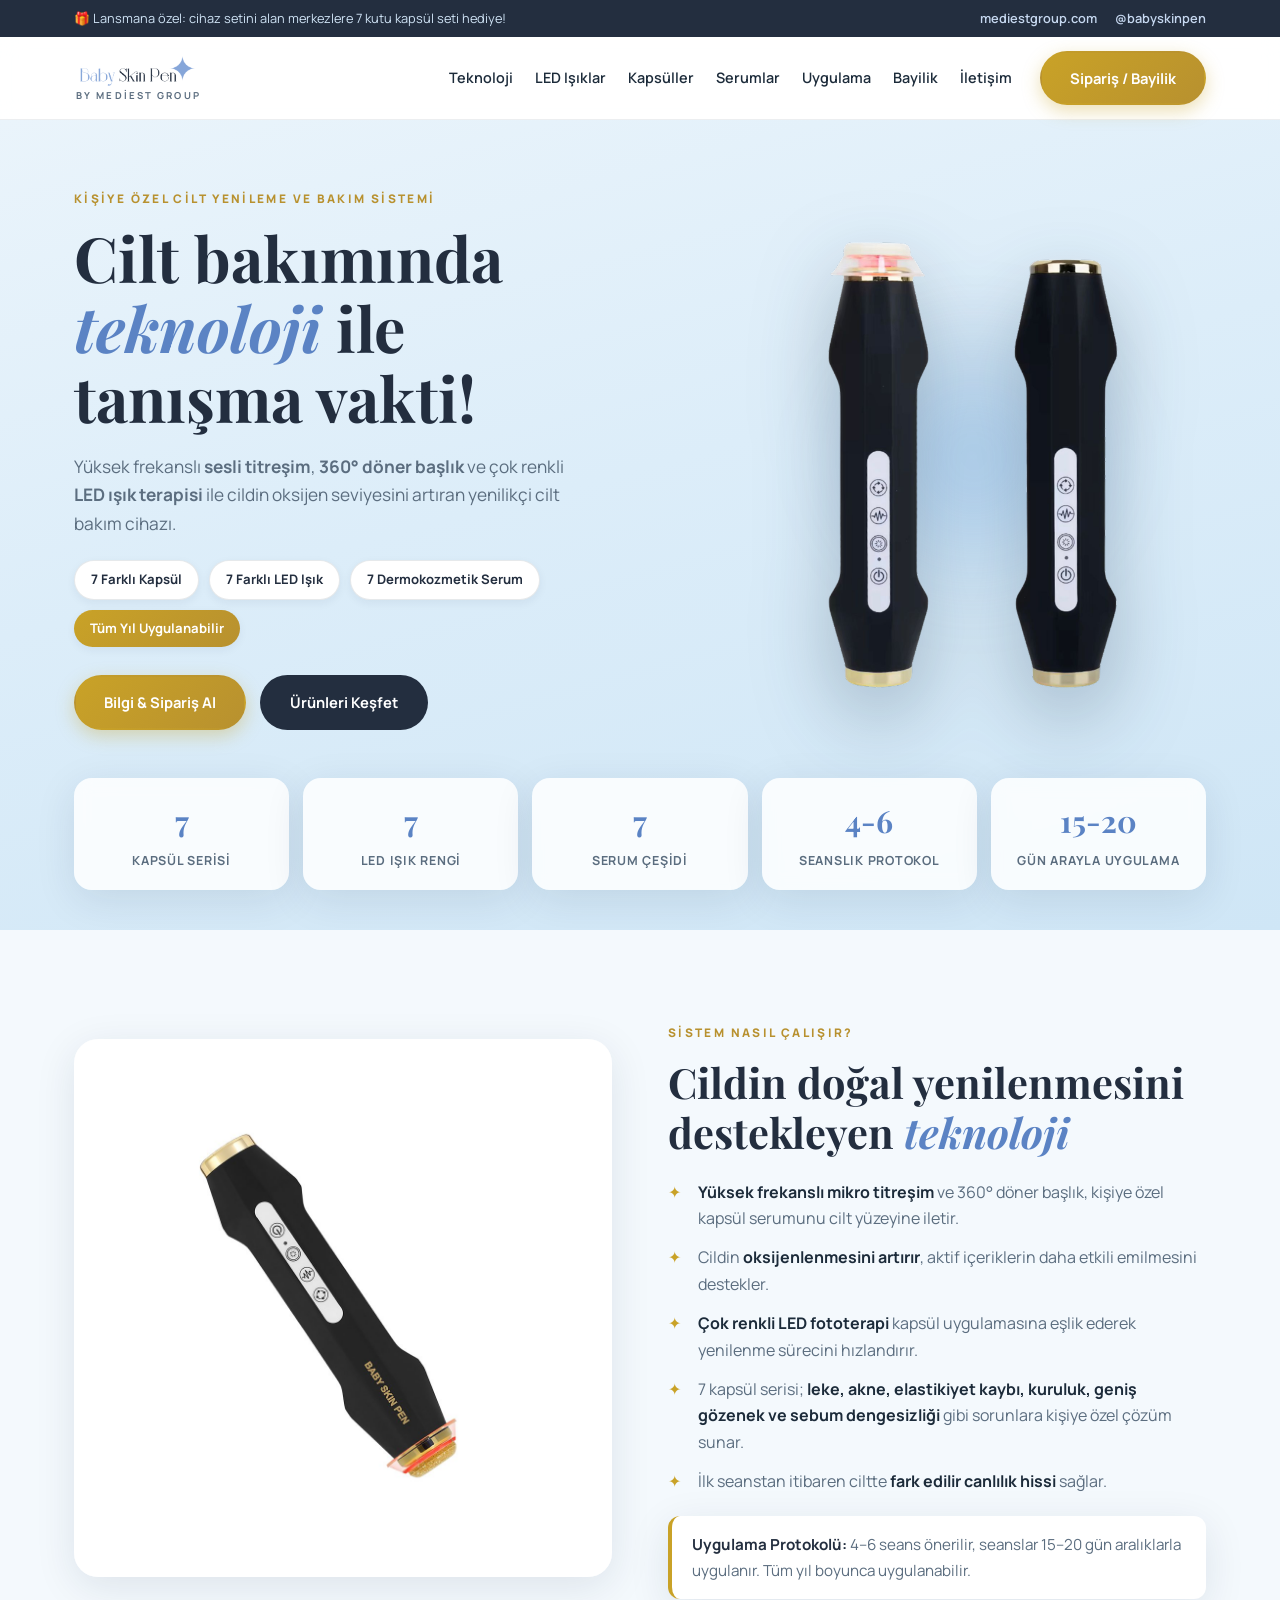
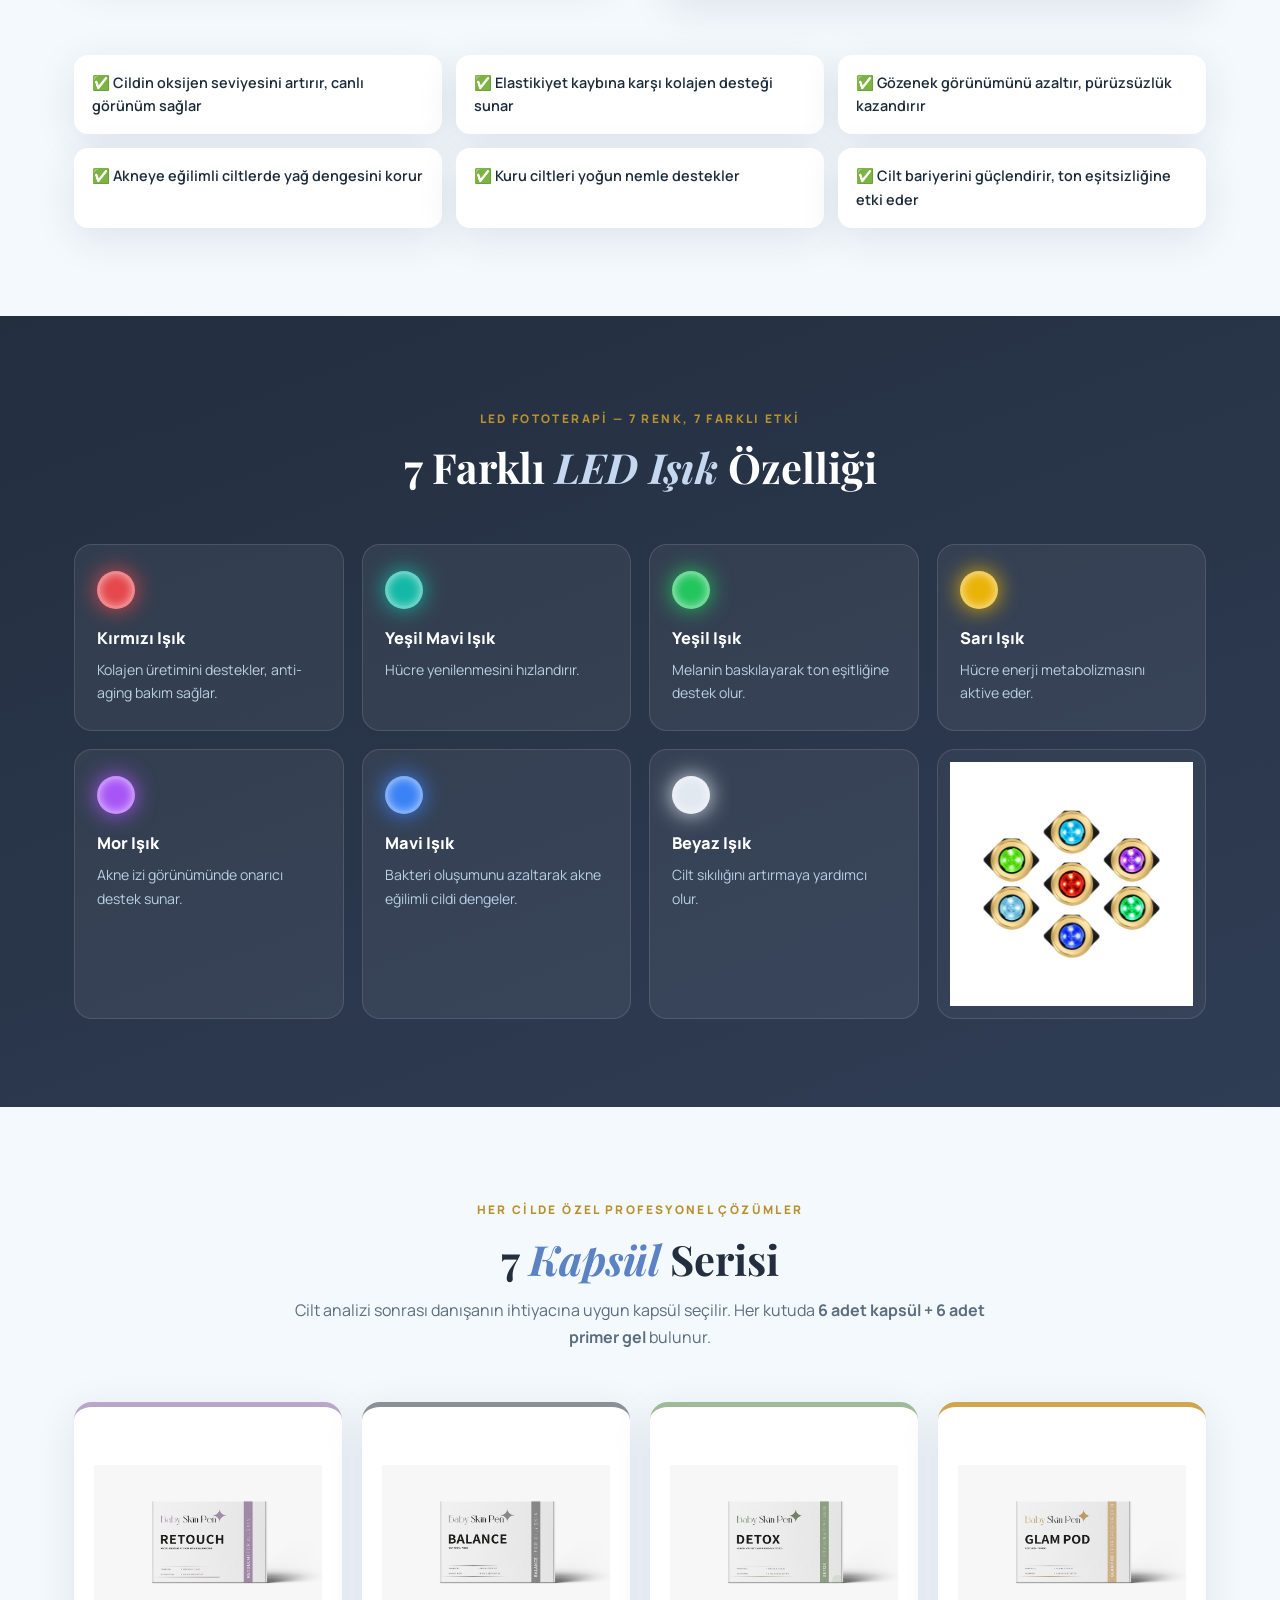
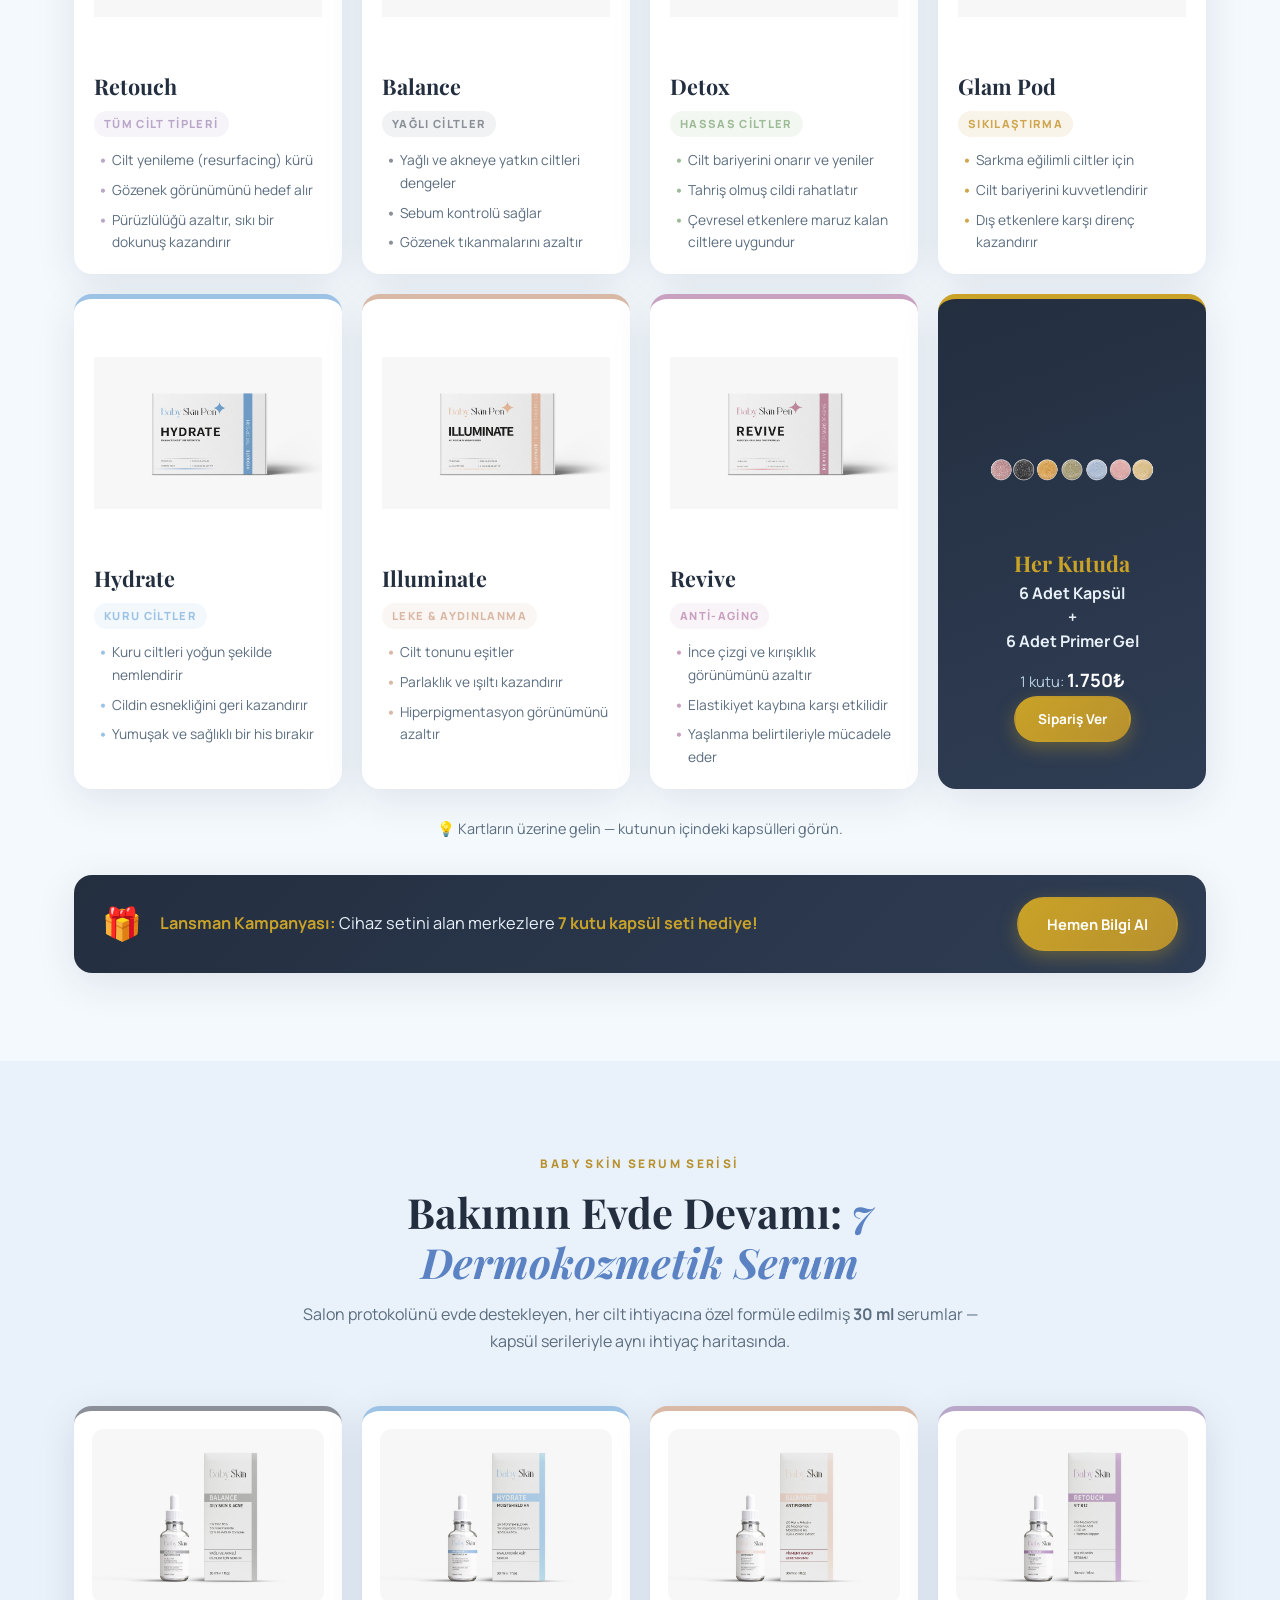
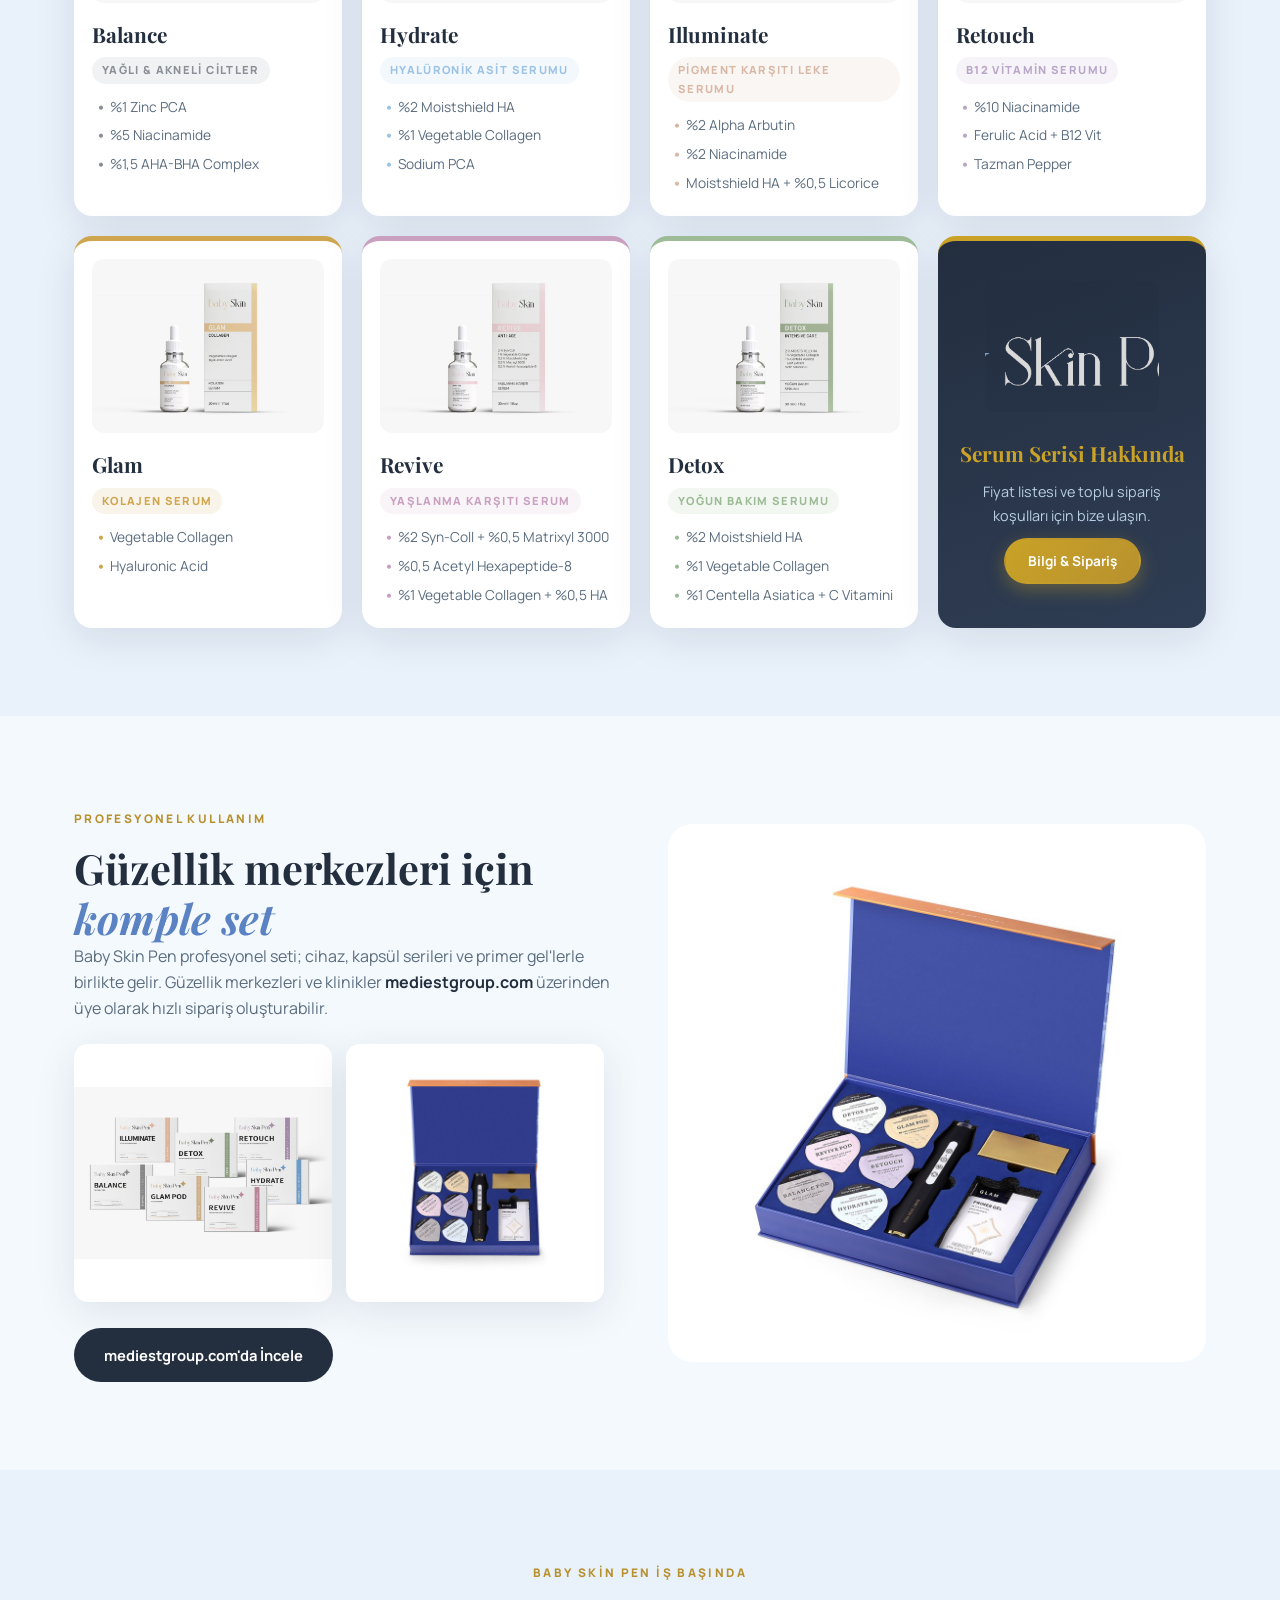
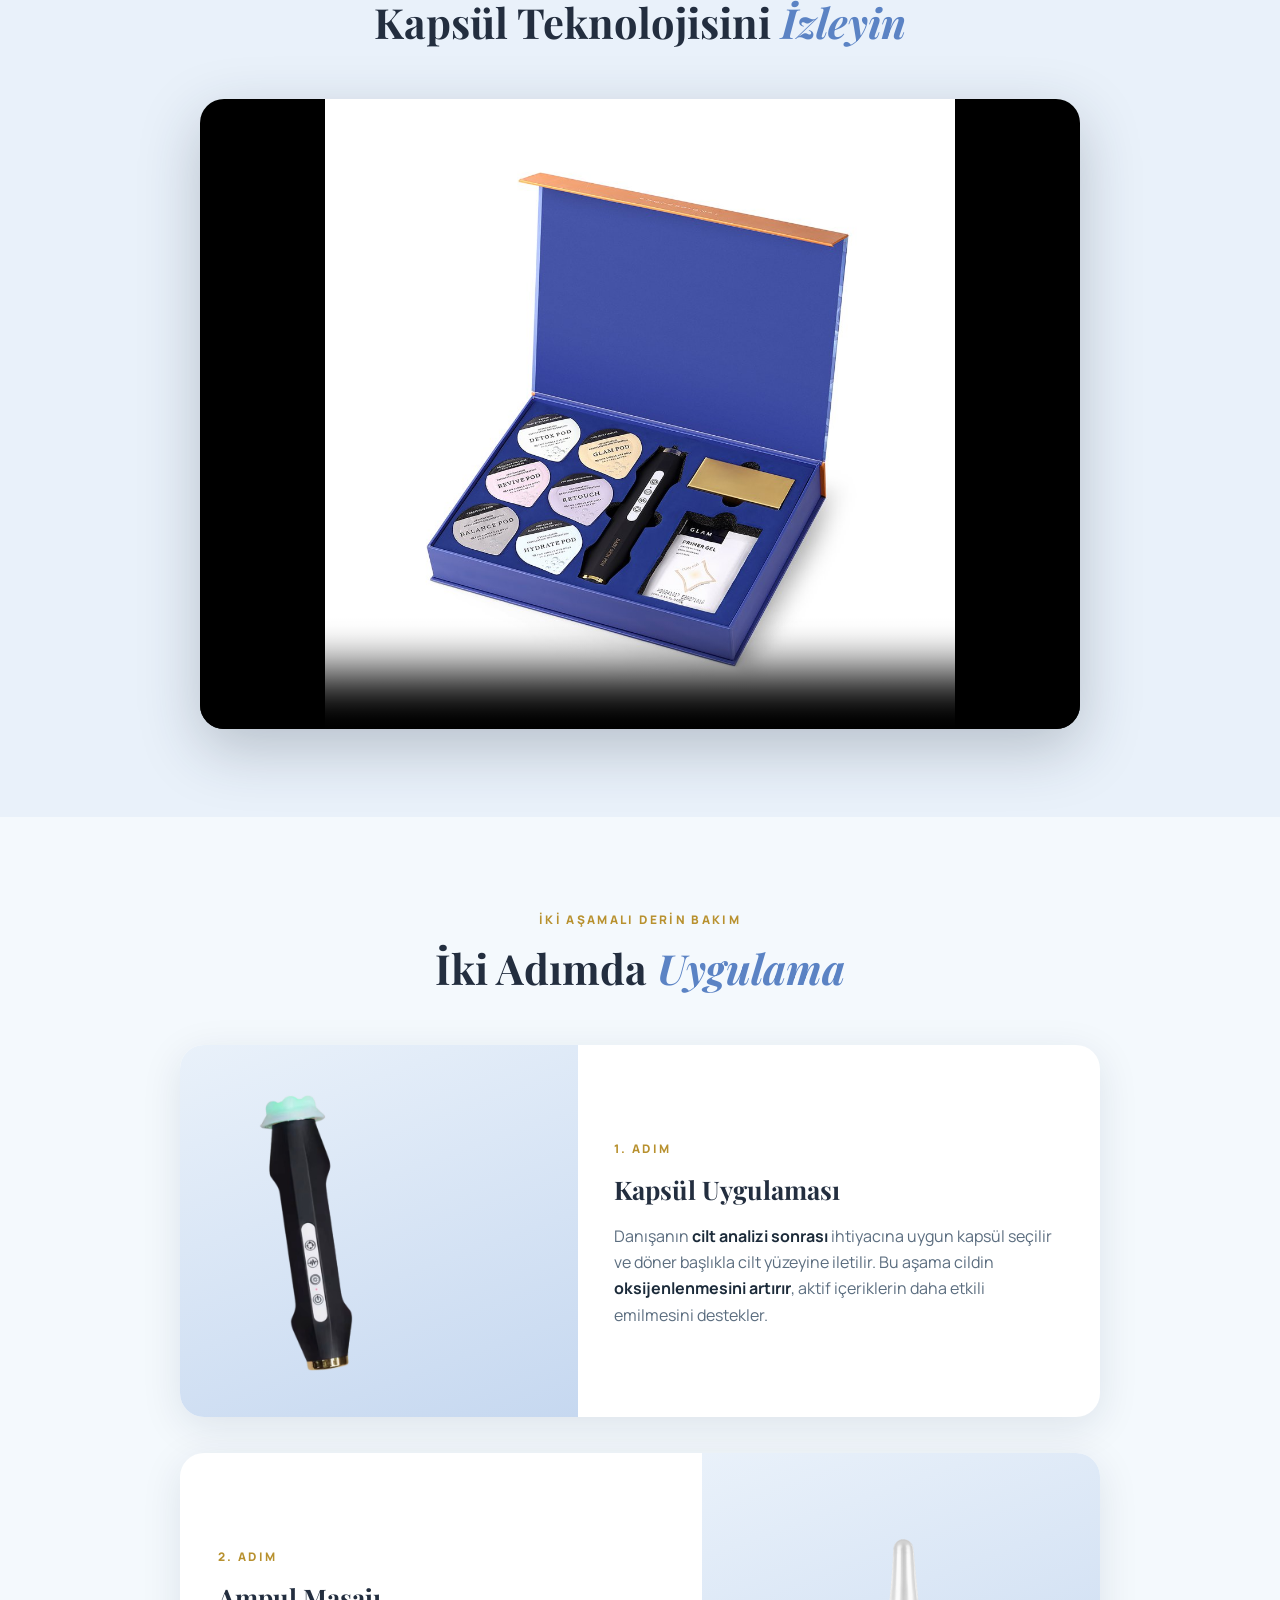
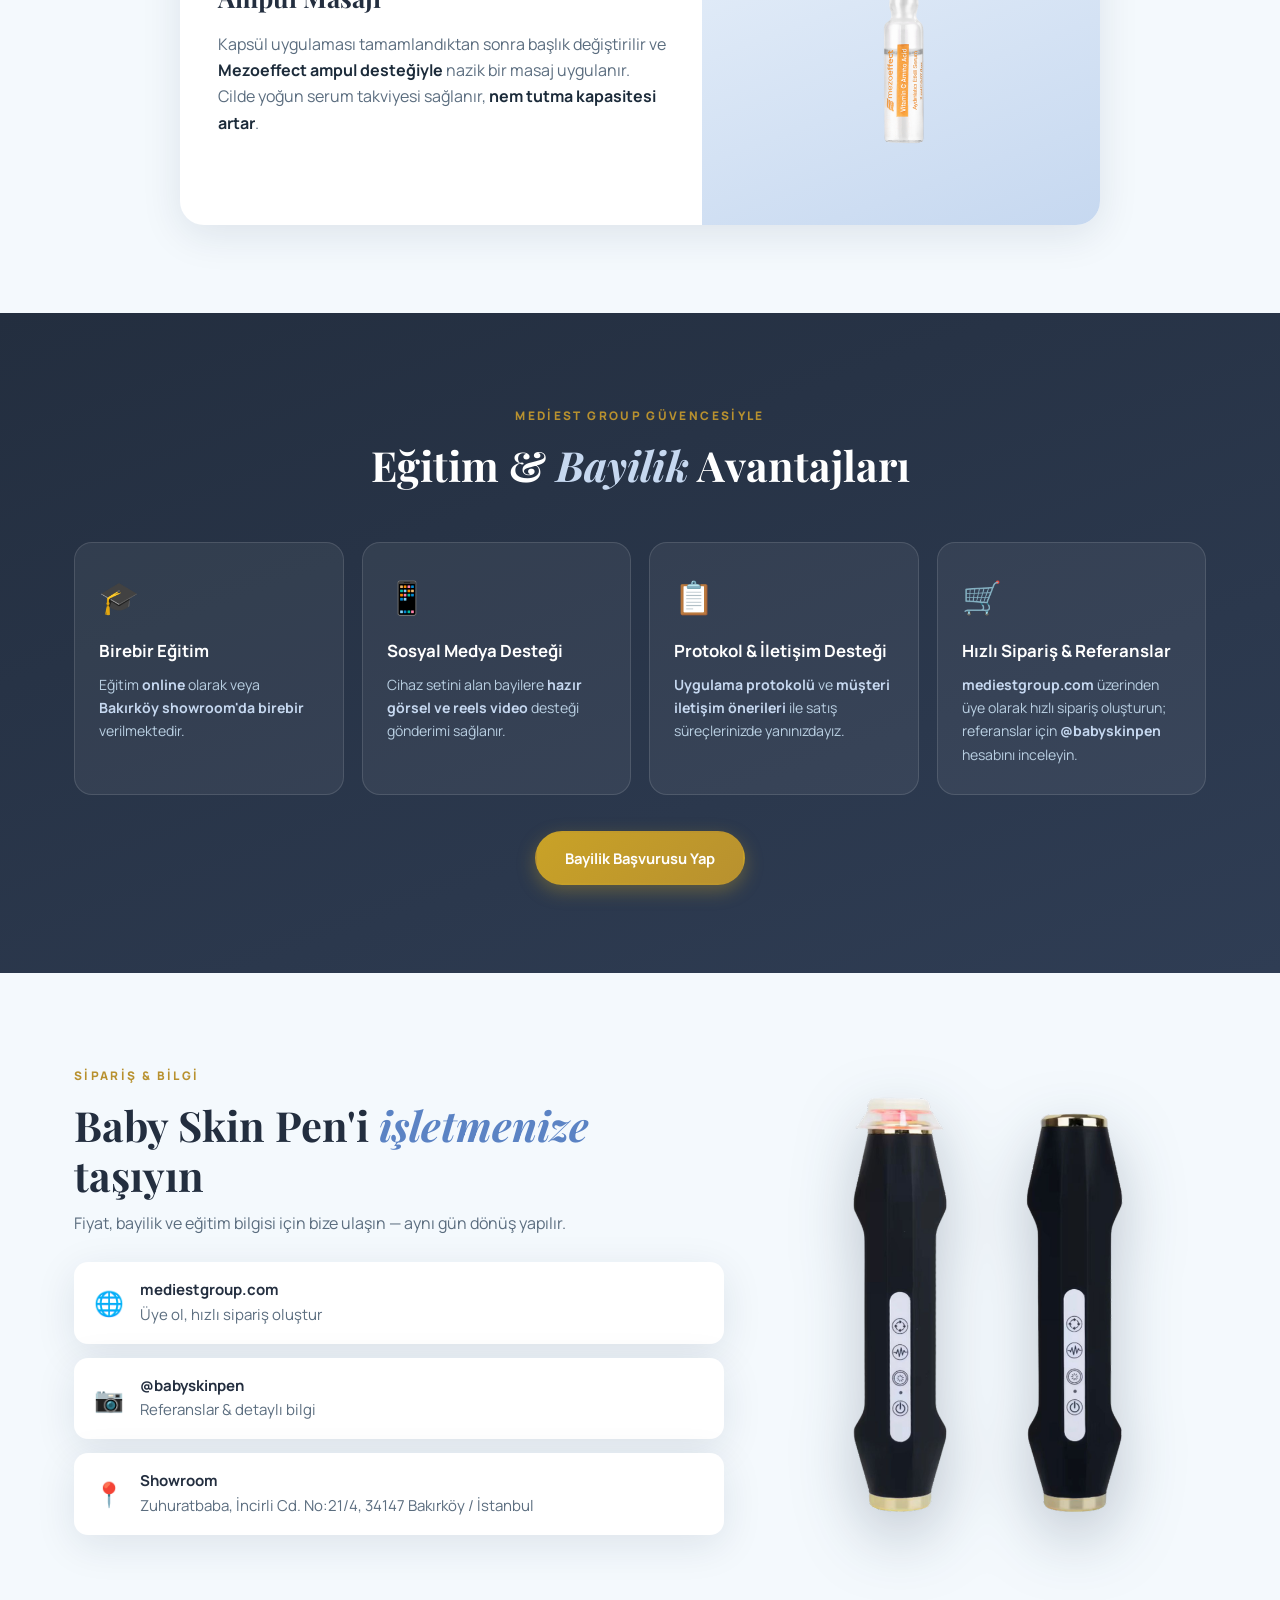
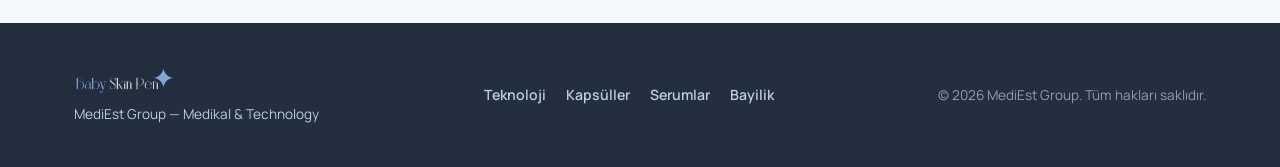
==== eski-kurumsal.html @ f0fb4555 "Yayın hazırlığı: kök sayfa yeni landing'e yönlenir, eski kurumsal sayfa eski-kurumsal.html, strateji" ====
<!DOCTYPE html>
<html lang="tr">
<head>
<meta charset="UTF-8">
<meta name="viewport" content="width=device-width, initial-scale=1.0">
<title>Baby Skin Pen — Kişiye Özel Cilt Yenileme Sistemi | MediEst Group</title>
<meta name="description" content="Baby Skin Pen: yüksek frekanslı sesli titreşim, 360° döner başlık ve çok renkli LED ışık terapisiyle cildin oksijen seviyesini artıran yeni nesil cilt bakım sistemi. 7 kapsül serisi, 7 LED ışık, 7 dermokozmetik serum.">
<link rel="preconnect" href="https://fonts.googleapis.com">
<link rel="preconnect" href="https://fonts.gstatic.com" crossorigin>
<link href="https://fonts.googleapis.com/css2?family=Playfair+Display:ital,wght@0,500;0,600;0,700;1,500;1,600&family=Manrope:wght@400;500;600;700;800&display=swap" rel="stylesheet">
<link rel="stylesheet" href="assets/css/style.css">
<link rel="icon" href="data:image/svg+xml,<svg xmlns='http://www.w3.org/2000/svg' viewBox='0 0 100 100'><path d='M50 2 C55 32 68 45 98 50 C68 55 55 68 50 98 C45 68 32 55 2 50 C32 45 45 32 50 2 Z' fill='%2382a3d8'/></svg>">
</head>
<body>

<!-- ÜST BAR -->
<div class="topbar">
  <div class="container topbar-in">
    <span>🎁 Lansmana özel: cihaz setini alan merkezlere 7 kutu kapsül seti hediye!</span>
    <div class="topbar-links">
      <a href="https://www.mediestgroup.com" target="_blank" rel="noopener">mediestgroup.com</a>
      <a href="https://www.instagram.com/babyskinpen" target="_blank" rel="noopener">@babyskinpen</a>
    </div>
  </div>
</div>

<!-- HEADER -->
<header class="header" id="top">
  <div class="container header-in">
    <a href="#top" class="brand">
      <img src="assets/img/logo-acik.png" alt="Baby Skin Pen" class="brand-logo">
      <span class="brand-sub">by MediEst Group</span>
    </a>
    <nav class="nav" id="nav">
      <a href="#teknoloji">Teknoloji</a>
      <a href="#led">LED Işıklar</a>
      <a href="#kapsuller">Kapsüller</a>
      <a href="#serumlar">Serumlar</a>
      <a href="#uygulama">Uygulama</a>
      <a href="#egitim">Bayilik</a>
      <a href="#iletisim">İletişim</a>
    </nav>
    <a href="#iletisim" class="btn btn-gold header-cta">Sipariş / Bayilik</a>
    <button class="hamburger" id="hamburger" aria-label="Menü"><span></span><span></span><span></span></button>
  </div>
</header>

<!-- HERO -->
<section class="hero">
  <div class="hero-bubbles" aria-hidden="true">
    <i></i><i></i><i></i><i></i><i></i><i></i>
  </div>
  <div class="container hero-in">
    <div class="hero-text reveal">
      <span class="eyebrow">Kişiye Özel Cilt Yenileme ve Bakım Sistemi</span>
      <h1>Cilt bakımında<br><em>teknoloji</em> ile<br>tanışma vakti!</h1>
      <p class="hero-lead">Yüksek frekanslı <strong>sesli titreşim</strong>, <strong>360° döner başlık</strong> ve çok renkli <strong>LED ışık terapisi</strong> ile cildin oksijen seviyesini artıran yenilikçi cilt bakım cihazı.</p>
      <div class="hero-badges">
        <span class="badge">7 Farklı Kapsül</span>
        <span class="badge">7 Farklı LED Işık</span>
        <span class="badge">7 Dermokozmetik Serum</span>
        <span class="badge badge-gold">Tüm Yıl Uygulanabilir</span>
      </div>
      <div class="hero-cta">
        <a href="#iletisim" class="btn btn-gold">Bilgi &amp; Sipariş Al</a>
        <a href="#kapsuller" class="btn btn-navy">Ürünleri Keşfet</a>
      </div>
    </div>
    <div class="hero-visual reveal">
      <div class="hero-glow" aria-hidden="true"></div>
      <img src="assets/img/cihaz-duo.png" alt="Baby Skin Pen cihazı — kapsül başlıklı ve başlıksız görünüm" class="hero-device">
    </div>
  </div>
  <div class="container stats reveal">
    <div class="stat"><b>7</b><span>Kapsül Serisi</span></div>
    <div class="stat"><b>7</b><span>LED Işık Rengi</span></div>
    <div class="stat"><b>7</b><span>Serum Çeşidi</span></div>
    <div class="stat"><b>4-6</b><span>Seanslık Protokol</span></div>
    <div class="stat"><b>15-20</b><span>Gün Arayla Uygulama</span></div>
  </div>
</section>

<!-- TEKNOLOJİ -->
<section class="section" id="teknoloji">
  <div class="container split">
    <div class="split-media reveal">
      <img src="assets/img/studio/ren_3793.jpg" alt="Baby Skin Pen — LED ışığı yanan aplikatör başlığıyla çalışır durumda" class="promo-img">
    </div>
    <div class="split-text reveal">
      <span class="eyebrow">Sistem Nasıl Çalışır?</span>
      <h2>Cildin doğal yenilenmesini destekleyen <em>teknoloji</em></h2>
      <ul class="feature-list">
        <li><b>Yüksek frekanslı mikro titreşim</b> ve 360° döner başlık, kişiye özel kapsül serumunu cilt yüzeyine iletir.</li>
        <li>Cildin <b>oksijenlenmesini artırır</b>, aktif içeriklerin daha etkili emilmesini destekler.</li>
        <li><b>Çok renkli LED fototerapi</b> kapsül uygulamasına eşlik ederek yenilenme sürecini hızlandırır.</li>
        <li>7 kapsül serisi; <b>leke, akne, elastikiyet kaybı, kuruluk, geniş gözenek ve sebum dengesizliği</b> gibi sorunlara kişiye özel çözüm sunar.</li>
        <li>İlk seanstan itibaren ciltte <b>fark edilir canlılık hissi</b> sağlar.</li>
      </ul>
      <div class="note-card">
        <b>Uygulama Protokolü:</b> 4–6 seans önerilir, seanslar 15–20 gün aralıklarla uygulanır. Tüm yıl boyunca uygulanabilir.
      </div>
    </div>
  </div>
  <div class="container benefits reveal">
    <div class="benefit">✅ Cildin oksijen seviyesini artırır, canlı görünüm sağlar</div>
    <div class="benefit">✅ Elastikiyet kaybına karşı kolajen desteği sunar</div>
    <div class="benefit">✅ Gözenek görünümünü azaltır, pürüzsüzlük kazandırır</div>
    <div class="benefit">✅ Akneye eğilimli ciltlerde yağ dengesini korur</div>
    <div class="benefit">✅ Kuru ciltleri yoğun nemle destekler</div>
    <div class="benefit">✅ Cilt bariyerini güçlendirir, ton eşitsizliğine etki eder</div>
  </div>
</section>

<!-- LED IŞIKLAR -->
<section class="section section-dark" id="led">
  <div class="container">
    <div class="section-head reveal">
      <span class="eyebrow">LED Fototerapi — 7 Renk, 7 Farklı Etki</span>
      <h2>7 Farklı <em>LED Işık</em> Özelliği</h2>
    </div>
    <div class="led-grid">
      <div class="led-card reveal" style="--led:#e5484d"><i class="led-dot"></i><h3>Kırmızı Işık</h3><p>Kolajen üretimini destekler, anti-aging bakım sağlar.</p></div>
      <div class="led-card reveal" style="--led:#14b8a6"><i class="led-dot"></i><h3>Yeşil Mavi Işık</h3><p>Hücre yenilenmesini hızlandırır.</p></div>
      <div class="led-card reveal" style="--led:#22c55e"><i class="led-dot"></i><h3>Yeşil Işık</h3><p>Melanin baskılayarak ton eşitliğine destek olur.</p></div>
      <div class="led-card reveal" style="--led:#eab308"><i class="led-dot"></i><h3>Sarı Işık</h3><p>Hücre enerji metabolizmasını aktive eder.</p></div>
      <div class="led-card reveal" style="--led:#a855f7"><i class="led-dot"></i><h3>Mor Işık</h3><p>Akne izi görünümünde onarıcı destek sunar.</p></div>
      <div class="led-card reveal" style="--led:#3b82f6"><i class="led-dot"></i><h3>Mavi Işık</h3><p>Bakteri oluşumunu azaltarak akne eğilimli cildi dengeler.</p></div>
      <div class="led-card reveal" style="--led:#e2e8f0"><i class="led-dot"></i><h3>Beyaz Işık</h3><p>Cilt sıkılığını artırmaya yardımcı olur.</p></div>
      <div class="led-card led-visual reveal">
        <img src="assets/img/studio/ren_3805.jpg" alt="Baby Skin Pen — 7 farklı renkte yanan LED başlıkları bir arada">
      </div>
    </div>
  </div>
</section>

<!-- KAPSÜLLER -->
<section class="section" id="kapsuller">
  <div class="container">
    <div class="section-head reveal">
      <span class="eyebrow">Her Cilde Özel Profesyonel Çözümler</span>
      <h2>7 <em>Kapsül</em> Serisi</h2>
      <p class="section-lead">Cilt analizi sonrası danışanın ihtiyacına uygun kapsül seçilir. Her kutuda <b>6 adet kapsül + 6 adet primer gel</b> bulunur.</p>
    </div>
    <div class="caps-grid">
      <article class="cap-card reveal" style="--cap:#b9a7c9">
        <div class="cap-imgs"><img src="assets/img/kutu/kutu-retouch.jpg" alt="Retouch kapsül kutusu — tüm cilt tipleri" class="cap-front"><img src="assets/img/studio/ren_3774.jpg" alt="Retouch kapsülleri kutu içinde" class="cap-back"></div>
        <h3>Retouch</h3><span class="cap-tag">Tüm Cilt Tipleri</span>
        <ul><li>Cilt yenileme (resurfacing) kürü</li><li>Gözenek görünümünü hedef alır</li><li>Pürüzlülüğü azaltır, sıkı bir dokunuş kazandırır</li></ul>
      </article>
      <article class="cap-card reveal" style="--cap:#8a8f98">
        <div class="cap-imgs"><img src="assets/img/kutu/kutu-balance.jpg" alt="Balance kapsül kutusu — yağlı ciltler" class="cap-front"><img src="assets/img/studio/ren_3770.jpg" alt="Balance kapsülleri kutu içinde" class="cap-back"></div>
        <h3>Balance</h3><span class="cap-tag">Yağlı Ciltler</span>
        <ul><li>Yağlı ve akneye yatkın ciltleri dengeler</li><li>Sebum kontrolü sağlar</li><li>Gözenek tıkanmalarını azaltır</li></ul>
      </article>
      <article class="cap-card reveal" style="--cap:#9dbb96">
        <div class="cap-imgs"><img src="assets/img/kutu/kutu-detox.jpg" alt="Detox kapsül kutusu — hassas ciltler" class="cap-front"><img src="assets/img/studio/ren_3775.jpg" alt="Detox kapsülleri kutu içinde" class="cap-back"></div>
        <h3>Detox</h3><span class="cap-tag">Hassas Ciltler</span>
        <ul><li>Cilt bariyerini onarır ve yeniler</li><li>Tahriş olmuş cildi rahatlatır</li><li>Çevresel etkenlere maruz kalan ciltlere uygundur</li></ul>
      </article>
      <article class="cap-card reveal" style="--cap:#cfa64e">
        <div class="cap-imgs"><img src="assets/img/kutu/kutu-glam.jpg" alt="Glam Pod kapsül kutusu — sarkma karşıtı" class="cap-front"><img src="assets/img/studio/ren_3773.jpg" alt="Glam Pod kapsülleri kutu içinde" class="cap-back"></div>
        <h3>Glam Pod</h3><span class="cap-tag">Sıkılaştırma</span>
        <ul><li>Sarkma eğilimli ciltler için</li><li>Cilt bariyerini kuvvetlendirir</li><li>Dış etkenlere karşı direnç kazandırır</li></ul>
      </article>
      <article class="cap-card reveal" style="--cap:#9cc3e5">
        <div class="cap-imgs"><img src="assets/img/kutu/kutu-hydrate.jpg" alt="Hydrate kapsül kutusu — kuru ciltler" class="cap-front"><img src="assets/img/studio/ren_3769.jpg" alt="Hydrate kapsülleri kutu içinde" class="cap-back"></div>
        <h3>Hydrate</h3><span class="cap-tag">Kuru Ciltler</span>
        <ul><li>Kuru ciltleri yoğun şekilde nemlendirir</li><li>Cildin esnekliğini geri kazandırır</li><li>Yumuşak ve sağlıklı bir his bırakır</li></ul>
      </article>
      <article class="cap-card reveal" style="--cap:#d9b8a5">
        <div class="cap-imgs"><img src="assets/img/kutu/kutu-illuminate.jpg" alt="Illuminate kapsül kutusu — cilt aydınlatma" class="cap-front"><img src="assets/img/studio/ren_3772.jpg" alt="Illuminate kapsülleri kutu içinde" class="cap-back"></div>
        <h3>Illuminate</h3><span class="cap-tag">Leke &amp; Aydınlanma</span>
        <ul><li>Cilt tonunu eşitler</li><li>Parlaklık ve ışıltı kazandırır</li><li>Hiperpigmentasyon görünümünü azaltır</li></ul>
      </article>
      <article class="cap-card reveal" style="--cap:#c9a0c0">
        <div class="cap-imgs"><img src="assets/img/kutu/kutu-revive.jpg" alt="Revive kapsül kutusu — yaşlanma belirtileri" class="cap-front"><img src="assets/img/studio/ren_3771.jpg" alt="Revive kapsülleri kutu içinde" class="cap-back"></div>
        <h3>Revive</h3><span class="cap-tag">Anti-Aging</span>
        <ul><li>İnce çizgi ve kırışıklık görünümünü azaltır</li><li>Elastikiyet kaybına karşı etkilidir</li><li>Yaşlanma belirtileriyle mücadele eder</li></ul>
      </article>
      <article class="cap-card cap-kit reveal">
        <img src="assets/img/kapsul-icerikleri.png" alt="7 kapsülün içerikleri" class="kit-img">
        <h3>Her Kutuda</h3>
        <p class="kit-line">6 Adet Kapsül<br>+<br>6 Adet Primer Gel</p>
        <p class="kit-fiyat">1 kutu: <b>1.750₺</b></p>
        <a href="#iletisim" class="btn btn-gold btn-sm">Sipariş Ver</a>
      </article>
    </div>
    <p class="caps-hint reveal">💡 Kartların üzerine gelin — kutunun içindeki kapsülleri görün.</p>
    <div class="kampanya reveal">
      <span class="kampanya-ico">🎁</span>
      <div><b>Lansman Kampanyası:</b> Cihaz setini alan merkezlere <b>7 kutu kapsül seti hediye!</b></div>
      <a href="#iletisim" class="btn btn-gold">Hemen Bilgi Al</a>
    </div>
  </div>
</section>

<!-- SERUMLAR -->
<section class="section section-soft" id="serumlar">
  <div class="container">
    <div class="section-head reveal">
      <span class="eyebrow">Baby Skin Serum Serisi</span>
      <h2>Bakımın Evde Devamı: <em>7 Dermokozmetik Serum</em></h2>
      <p class="section-lead">Salon protokolünü evde destekleyen, her cilt ihtiyacına özel formüle edilmiş <b>30 ml</b> serumlar — kapsül serileriyle aynı ihtiyaç haritasında.</p>
    </div>
    <div class="serum-grid">
      <article class="serum-card reveal" style="--cap:#8a8f98">
        <img src="assets/img/serum/serum-balance.jpg" alt="Baby Skin Balance — yağlı ve akneli ciltler için serum">
        <h3>Balance</h3><span class="cap-tag">Yağlı &amp; Akneli Ciltler</span>
        <ul><li>%1 Zinc PCA</li><li>%5 Niacinamide</li><li>%1,5 AHA-BHA Complex</li></ul>
      </article>
      <article class="serum-card reveal" style="--cap:#9cc3e5">
        <img src="assets/img/serum/serum-hydrate.jpg" alt="Baby Skin Hydrate — hyalüronik asit serumu">
        <h3>Hydrate</h3><span class="cap-tag">Hyalüronik Asit Serumu</span>
        <ul><li>%2 Moistshield HA</li><li>%1 Vegetable Collagen</li><li>Sodium PCA</li></ul>
      </article>
      <article class="serum-card reveal" style="--cap:#d9b8a5">
        <img src="assets/img/serum/serum-illuminate.jpg" alt="Baby Skin Illuminate — pigment karşıtı leke serumu">
        <h3>Illuminate</h3><span class="cap-tag">Pigment Karşıtı Leke Serumu</span>
        <ul><li>%2 Alpha Arbutin</li><li>%2 Niacinamide</li><li>Moistshield HA + %0,5 Licorice</li></ul>
      </article>
      <article class="serum-card reveal" style="--cap:#b9a7c9">
        <img src="assets/img/serum/serum-retouch.jpg" alt="Baby Skin Retouch — B12 vitamin serumu">
        <h3>Retouch</h3><span class="cap-tag">B12 Vitamin Serumu</span>
        <ul><li>%10 Niacinamide</li><li>Ferulic Acid + B12 Vit</li><li>Tazman Pepper</li></ul>
      </article>
      <article class="serum-card reveal" style="--cap:#cfa64e">
        <img src="assets/img/serum/serum-glam.jpg" alt="Baby Skin Glam — kolajen serum">
        <h3>Glam</h3><span class="cap-tag">Kolajen Serum</span>
        <ul><li>Vegetable Collagen</li><li>Hyaluronic Acid</li></ul>
      </article>
      <article class="serum-card reveal" style="--cap:#c9a0c0">
        <img src="assets/img/serum/serum-revive.jpg" alt="Baby Skin Revive — yaşlanma karşıtı serum">
        <h3>Revive</h3><span class="cap-tag">Yaşlanma Karşıtı Serum</span>
        <ul><li>%2 Syn-Coll + %0,5 Matrixyl 3000</li><li>%0,5 Acetyl Hexapeptide-8</li><li>%1 Vegetable Collagen + %0,5 HA</li></ul>
      </article>
      <article class="serum-card reveal" style="--cap:#9dbb96">
        <img src="assets/img/serum/serum-detox.jpg" alt="Baby Skin Detox — yoğun bakım serumu">
        <h3>Detox</h3><span class="cap-tag">Yoğun Bakım Serumu</span>
        <ul><li>%2 Moistshield HA</li><li>%1 Vegetable Collagen</li><li>%1 Centella Asiatica + C Vitamini</li></ul>
      </article>
      <article class="serum-card serum-cta reveal">
        <img src="assets/img/logo-koyu.png" alt="Baby Skin Pen" class="serum-cta-logo">
        <h3>Serum Serisi Hakkında</h3>
        <p>Fiyat listesi ve toplu sipariş koşulları için bize ulaşın.</p>
        <a href="#iletisim" class="btn btn-gold btn-sm">Bilgi &amp; Sipariş</a>
      </article>
    </div>
  </div>
</section>

<!-- PROFESYONEL SET -->
<section class="section" id="set">
  <div class="container split">
    <div class="split-text reveal">
      <span class="eyebrow">Profesyonel Kullanım</span>
      <h2>Güzellik merkezleri için <em>komple set</em></h2>
      <p>Baby Skin Pen profesyonel seti; cihaz, kapsül serileri ve primer gel'lerle birlikte gelir. Güzellik merkezleri ve klinikler <b>mediestgroup.com</b> üzerinden üye olarak hızlı sipariş oluşturabilir.</p>
      <div class="set-thumbs">
        <img src="assets/img/kutu/kutu-grup.jpg" alt="7 kapsül serisinin yeni kutu tasarımları bir arada">
        <img src="assets/img/studio/ren_3815.jpg" alt="Baby Skin Pen profesyonel set — tam karşıdan">
      </div>
      <a href="https://www.mediestgroup.com" target="_blank" rel="noopener" class="btn btn-navy">mediestgroup.com'da İncele</a>
    </div>
    <div class="split-media reveal">
      <img src="assets/img/studio/ren_3809.jpg" alt="Baby Skin Pen profesyonel set — kapsüller, cihaz ve primer gel" class="set-hero">
    </div>
  </div>
</section>

<!-- VİDEO -->
<section class="section section-soft" id="video">
  <div class="container">
    <div class="section-head reveal">
      <span class="eyebrow">Baby Skin Pen İş Başında</span>
      <h2>Kapsül Teknolojisini <em>İzleyin</em></h2>
    </div>
    <div class="video-wrap reveal">
      <video controls muted loop playsinline preload="metadata" poster="assets/img/studio/ren_3809.jpg">
        <source src="assets/video/kapsul-tanitim.mp4" type="video/mp4">
        Tarayıcınız video oynatmayı desteklemiyor.
      </video>
    </div>
  </div>
</section>

<!-- UYGULAMA ADIMLARI -->
<section class="section" id="uygulama">
  <div class="container">
    <div class="section-head reveal">
      <span class="eyebrow">İki Aşamalı Derin Bakım</span>
      <h2>İki Adımda <em>Uygulama</em></h2>
    </div>
    <div class="steps">
      <div class="step reveal">
        <div class="step-media"><img src="assets/img/cihaz-kapsul-basligi.png" alt="Cihaza takılı kapsül başlığı"></div>
        <div class="step-body">
          <span class="step-no">1. Adım</span>
          <h3>Kapsül Uygulaması</h3>
          <p>Danışanın <b>cilt analizi sonrası</b> ihtiyacına uygun kapsül seçilir ve döner başlıkla cilt yüzeyine iletilir. Bu aşama cildin <b>oksijenlenmesini artırır</b>, aktif içeriklerin daha etkili emilmesini destekler.</p>
        </div>
      </div>
      <div class="step step-rev reveal">
        <div class="step-media"><img src="assets/img/mezoeffect-ampul.png" alt="Mezoeffect ampul serumu"></div>
        <div class="step-body">
          <span class="step-no">2. Adım</span>
          <h3>Ampul Masajı</h3>
          <p>Kapsül uygulaması tamamlandıktan sonra başlık değiştirilir ve <b>Mezoeffect ampul desteğiyle</b> nazik bir masaj uygulanır. Cilde yoğun serum takviyesi sağlanır, <b>nem tutma kapasitesi artar</b>.</p>
        </div>
      </div>
    </div>
  </div>
</section>

<!-- EĞİTİM & BAYİLİK -->
<section class="section section-dark" id="egitim">
  <div class="container">
    <div class="section-head reveal">
      <span class="eyebrow">MediEst Group Güvencesiyle</span>
      <h2>Eğitim &amp; <em>Bayilik</em> Avantajları</h2>
    </div>
    <div class="adv-grid">
      <div class="adv-card reveal">
        <span class="adv-ico">🎓</span>
        <h3>Birebir Eğitim</h3>
        <p>Eğitim <b>online</b> olarak veya <b>Bakırköy showroom'da birebir</b> verilmektedir.</p>
      </div>
      <div class="adv-card reveal">
        <span class="adv-ico">📱</span>
        <h3>Sosyal Medya Desteği</h3>
        <p>Cihaz setini alan bayilere <b>hazır görsel ve reels video</b> desteği gönderimi sağlanır.</p>
      </div>
      <div class="adv-card reveal">
        <span class="adv-ico">📋</span>
        <h3>Protokol &amp; İletişim Desteği</h3>
        <p><b>Uygulama protokolü</b> ve <b>müşteri iletişim önerileri</b> ile satış süreçlerinizde yanınızdayız.</p>
      </div>
      <div class="adv-card reveal">
        <span class="adv-ico">🛒</span>
        <h3>Hızlı Sipariş &amp; Referanslar</h3>
        <p><b>mediestgroup.com</b> üzerinden üye olarak hızlı sipariş oluşturun; referanslar için <b>@babyskinpen</b> hesabını inceleyin.</p>
      </div>
    </div>
    <div class="dark-cta reveal">
      <a href="#iletisim" class="btn btn-gold">Bayilik Başvurusu Yap</a>
    </div>
  </div>
</section>

<!-- İLETİŞİM -->
<section class="section" id="iletisim">
  <div class="container contact">
    <div class="contact-card reveal">
      <span class="eyebrow">Sipariş &amp; Bilgi</span>
      <h2>Baby Skin Pen'i <em>işletmenize</em> taşıyın</h2>
      <p>Fiyat, bayilik ve eğitim bilgisi için bize ulaşın — aynı gün dönüş yapılır.</p>
      <div class="contact-rows">
        <a class="contact-row" href="https://www.mediestgroup.com" target="_blank" rel="noopener">
          <span class="c-ico">🌐</span><span><b>mediestgroup.com</b><br>Üye ol, hızlı sipariş oluştur</span>
        </a>
        <a class="contact-row" href="https://www.instagram.com/babyskinpen" target="_blank" rel="noopener">
          <span class="c-ico">📷</span><span><b>@babyskinpen</b><br>Referanslar &amp; detaylı bilgi</span>
        </a>
        <div class="contact-row">
          <span class="c-ico">📍</span><span><b>Showroom</b><br>Zuhuratbaba, İncirli Cd. No:21/4, 34147 Bakırköy / İstanbul</span>
        </div>
      </div>
    </div>
    <div class="contact-visual reveal">
      <img src="assets/img/cihaz-duo.png" alt="Baby Skin Pen cihazı">
    </div>
  </div>
</section>

<!-- FOOTER -->
<footer class="footer">
  <div class="container footer-in">
    <div class="footer-brand">
      <img src="assets/img/logo-koyu.png" alt="Baby Skin Pen" class="footer-logo">
      <p>MediEst Group — Medikal &amp; Technology</p>
    </div>
    <nav class="footer-nav">
      <a href="#teknoloji">Teknoloji</a>
      <a href="#kapsuller">Kapsüller</a>
      <a href="#serumlar">Serumlar</a>
      <a href="#egitim">Bayilik</a>
    </nav>
    <p class="footer-copy">© 2026 MediEst Group. Tüm hakları saklıdır.</p>
  </div>
</footer>

<script src="assets/js/main.js"></script>
</body>
</html>
---- assets/css/style.css ----
/* ============ BABY SKIN PEN — MediEst Group ============ */
:root{
  --ice:#f4f9fd;
  --ice-2:#e9f1fa;
  --navy:#232e3f;
  --navy-2:#2f3d54;
  --blue:#82a3d8;
  --blue-deep:#5b83c4;
  --blue-soft:#c6d8f0;
  --gold:#c9a227;
  --gold-2:#b8912f;
  --ink:#1c2b3a;
  --muted:#5b6d7f;
  --white:#ffffff;
  --radius:18px;
  --shadow:0 10px 40px rgba(15,39,64,.10);
  --font-body:'Manrope',system-ui,-apple-system,sans-serif;
  --font-display:'Playfair Display',Georgia,serif;
}
*{margin:0;padding:0;box-sizing:border-box}
html{scroll-behavior:smooth}
section[id]{scroll-margin-top:84px}
body{font-family:var(--font-body);color:var(--ink);background:var(--ice);line-height:1.65;overflow-x:hidden}
img{max-width:100%;display:block}
a{color:inherit;text-decoration:none}
ul{list-style:none}
.container{max-width:1180px;margin:0 auto;padding:0 24px}

/* ---------- Topbar ---------- */
.topbar{background:var(--navy);color:#cfe3f5;font-size:.8rem;padding:8px 0}
.topbar-in{display:flex;justify-content:space-between;gap:16px;flex-wrap:wrap}
.topbar-links{display:flex;gap:18px}
.topbar-links a{color:var(--blue-soft);font-weight:600}
.topbar-links a:hover{color:#fff}

/* ---------- Header ---------- */
.header{position:sticky;top:0;z-index:50;background:rgba(255,255,255,.92);backdrop-filter:blur(12px);border-bottom:1px solid rgba(15,39,64,.08)}
.header-in{display:flex;align-items:center;gap:28px;padding:14px 24px}
.brand{display:flex;flex-direction:column;line-height:1.1;gap:3px}
.brand-logo{height:34px;width:auto;object-fit:contain}
.brand-sub{font-size:.6rem;text-transform:uppercase;letter-spacing:.22em;color:var(--muted);font-weight:700;padding-left:2px}
.nav{display:flex;gap:22px;margin-left:auto}
.nav a{font-size:.9rem;font-weight:600;color:var(--ink);position:relative;padding:4px 0}
.nav a::after{content:'';position:absolute;left:0;bottom:-2px;width:0;height:2px;background:var(--gold);transition:width .25s}
.nav a:hover::after{width:100%}
.header-cta{white-space:nowrap}
.hamburger{display:none;background:none;border:0;cursor:pointer;padding:6px}
.hamburger span{display:block;width:24px;height:2.5px;background:var(--navy);margin:5px 0;border-radius:2px;transition:.3s}

/* ---------- Butonlar ---------- */
.btn{display:inline-block;padding:13px 28px;border-radius:999px;font-weight:700;font-size:.92rem;transition:.25s;border:2px solid transparent}
.btn-gold{background:linear-gradient(135deg,var(--gold),var(--gold-2));color:#fff;box-shadow:0 6px 18px rgba(201,162,39,.35)}
.btn-gold:hover{transform:translateY(-2px);box-shadow:0 10px 24px rgba(201,162,39,.45)}
.btn-navy{background:var(--navy);color:#fff}
.btn-navy:hover{background:var(--navy-2);transform:translateY(-2px)}
.btn-outline{border-color:var(--navy);color:var(--navy)}
.btn-outline:hover{background:var(--navy);color:#fff}
.btn-sm{padding:10px 22px;font-size:.85rem}

/* ---------- Hero ---------- */
.hero{position:relative;background:linear-gradient(165deg,#eaf4fb 0%,#dcedf9 45%,#cfe6f6 100%);overflow:hidden;padding:64px 0 40px}
.hero-in{display:grid;grid-template-columns:1.15fr .85fr;gap:40px;align-items:center;position:relative;z-index:2}
.eyebrow{display:inline-block;font-size:.74rem;font-weight:800;text-transform:uppercase;letter-spacing:.2em;color:var(--gold-2);margin-bottom:14px}
.hero h1{font-family:var(--font-display);font-size:clamp(2.4rem,5vw,3.9rem);font-weight:700;color:var(--navy);line-height:1.12}
.hero h1 em{font-style:italic;color:var(--blue-deep)}
.hero-lead{margin:20px 0 22px;font-size:1.08rem;color:var(--muted);max-width:520px}
.hero-badges{display:flex;gap:10px;flex-wrap:wrap;margin-bottom:28px}
.badge{background:#fff;border:1px solid rgba(15,39,64,.1);padding:8px 16px;border-radius:999px;font-size:.82rem;font-weight:700;color:var(--navy);box-shadow:0 3px 10px rgba(15,39,64,.06)}
.badge-gold{background:linear-gradient(135deg,var(--gold),var(--gold-2));color:#fff;border:0}
.hero-cta{display:flex;gap:14px;flex-wrap:wrap}
.hero-visual{position:relative;display:flex;justify-content:center}
.hero-glow{position:absolute;inset:10% 15%;background:radial-gradient(circle,rgba(47,127,209,.28),transparent 65%);filter:blur(30px)}
.hero-device{position:relative;max-height:480px;object-fit:contain;filter:drop-shadow(0 30px 40px rgba(15,39,64,.28));animation:float 5s ease-in-out infinite}
@keyframes float{0%,100%{transform:translateY(0)}50%{transform:translateY(-14px)}}
.hero-bubbles i{position:absolute;border-radius:50%;background:radial-gradient(circle at 30% 30%,rgba(255,255,255,.9),rgba(191,224,245,.25));box-shadow:inset 0 0 8px rgba(255,255,255,.6);animation:rise 12s linear infinite;opacity:.7}
.hero-bubbles i:nth-child(1){width:26px;height:26px;left:8%;bottom:-30px;animation-delay:0s}
.hero-bubbles i:nth-child(2){width:14px;height:14px;left:22%;bottom:-20px;animation-delay:3s}
.hero-bubbles i:nth-child(3){width:34px;height:34px;left:55%;bottom:-40px;animation-delay:1.5s}
.hero-bubbles i:nth-child(4){width:18px;height:18px;left:70%;bottom:-20px;animation-delay:5s}
.hero-bubbles i:nth-child(5){width:22px;height:22px;left:85%;bottom:-25px;animation-delay:2.2s}
.hero-bubbles i:nth-child(6){width:12px;height:12px;left:40%;bottom:-15px;animation-delay:7s}
@keyframes rise{to{transform:translateY(-110vh)}}

/* ---------- Stats ---------- */
.stats{display:grid;grid-template-columns:repeat(5,1fr);gap:14px;margin-top:48px;position:relative;z-index:2}
.stat{background:rgba(255,255,255,.85);backdrop-filter:blur(8px);border-radius:var(--radius);padding:18px 12px;text-align:center;box-shadow:var(--shadow)}
.stat b{display:block;font-family:var(--font-display);font-size:1.9rem;color:var(--blue-deep)}
.stat span{font-size:.78rem;font-weight:700;color:var(--muted);text-transform:uppercase;letter-spacing:.06em}

/* ---------- Bölümler ---------- */
.section{padding:88px 0}
.section-soft{background:var(--ice-2)}
.section-dark{background:linear-gradient(160deg,var(--navy) 0%,var(--navy-2) 100%);color:#e8f1f9}
.section-head{text-align:center;max-width:720px;margin:0 auto 52px}
.section-head h2,.split-text h2,.contact-card h2{font-family:var(--font-display);font-size:clamp(1.8rem,3.6vw,2.6rem);font-weight:700;color:var(--navy);line-height:1.2}
.section-dark .section-head h2{color:#fff}
h2 em{font-style:italic;color:var(--blue-deep)}
.section-dark h2 em{color:var(--blue-soft)}
.section-lead{margin-top:14px;color:var(--muted)}
.section-dark .section-lead{color:#b9cfe2}

/* ---------- Split ---------- */
.split{display:grid;grid-template-columns:1fr 1fr;gap:56px;align-items:center}
.promo-img{border-radius:24px;box-shadow:var(--shadow)}
.feature-list{margin:22px 0;display:grid;gap:13px}
.feature-list li{position:relative;padding-left:30px;color:var(--muted)}
.feature-list li b{color:var(--ink)}
.feature-list li::before{content:'✦';position:absolute;left:0;top:0;color:var(--gold);font-size:1rem}
.note-card{background:#fff;border-left:4px solid var(--gold);border-radius:12px;padding:16px 20px;box-shadow:var(--shadow);font-size:.95rem;color:var(--muted)}
.note-card b{color:var(--navy)}

/* ---------- Faydalar şeridi ---------- */
.benefits{display:grid;grid-template-columns:repeat(3,1fr);gap:14px;margin-top:56px}
.benefit{background:#fff;border-radius:14px;padding:16px 18px;box-shadow:var(--shadow);font-size:.9rem;font-weight:600;color:var(--ink)}

/* ---------- LED ---------- */
.led-grid{display:grid;grid-template-columns:repeat(4,1fr);gap:18px}
.led-card{background:rgba(255,255,255,.06);border:1px solid rgba(255,255,255,.12);border-radius:var(--radius);padding:26px 22px;transition:.3s}
.led-card:hover{background:rgba(255,255,255,.12);transform:translateY(-4px)}
.led-dot{display:block;width:38px;height:38px;border-radius:50%;background:var(--led);box-shadow:0 0 22px var(--led),inset 0 0 8px rgba(255,255,255,.5);margin-bottom:16px;border:3px solid rgba(255,255,255,.35)}
.led-card h3{font-size:1.02rem;font-weight:800;color:#fff;margin-bottom:6px}
.led-card p{font-size:.88rem;color:#b9cfe2}
.led-visual{display:flex;align-items:center;justify-content:center;padding:12px;background:rgba(255,255,255,.04)}
.led-visual img{max-height:300px;object-fit:contain}

/* ---------- Kapsüller ---------- */
.caps-grid{display:grid;grid-template-columns:repeat(4,1fr);gap:20px}
.cap-card{background:#fff;border-radius:var(--radius);padding:20px;box-shadow:var(--shadow);border-top:5px solid var(--cap,var(--blue));transition:.3s;display:flex;flex-direction:column}
.cap-card:hover{transform:translateY(-6px);box-shadow:0 18px 50px rgba(15,39,64,.16)}
.cap-imgs{position:relative;aspect-ratio:1;margin-bottom:14px}
.cap-imgs img{position:absolute;inset:0;width:100%;height:100%;object-fit:contain;transition:opacity .4s}
.cap-back{opacity:0}
.cap-card:hover .cap-back{opacity:1}
.cap-card:hover .cap-front{opacity:0}
.cap-card h3{font-family:var(--font-display);font-size:1.35rem;color:var(--navy)}
.cap-tag{display:inline-block;align-self:flex-start;font-size:.7rem;font-weight:800;text-transform:uppercase;letter-spacing:.12em;color:var(--cap,var(--blue));background:color-mix(in srgb,var(--cap,var(--blue)) 12%,#fff);padding:4px 10px;border-radius:999px;margin:6px 0 12px}
.cap-card ul{display:grid;gap:7px;font-size:.86rem;color:var(--muted)}
.cap-card ul li{position:relative;padding-left:18px}
.cap-card ul li::before{content:'•';position:absolute;left:4px;color:var(--cap,var(--blue));font-weight:900}
.cap-kit{align-items:center;justify-content:center;text-align:center;background:linear-gradient(160deg,var(--navy),var(--navy-2));border-top-color:var(--gold)}
.cap-kit .kit-img{max-height:190px;object-fit:contain}
.cap-kit h3{color:var(--gold);margin-top:10px}
.kit-line{color:#e8f1f9;font-weight:700;line-height:1.5}
.kit-fiyat{margin-top:12px;color:#b9cfe2;font-size:.92rem}
.kit-fiyat b{color:#fff;font-size:1.15rem}
.caps-hint{text-align:center;margin-top:28px;color:var(--muted);font-size:.9rem}

/* ---------- Kampanya bandı ---------- */
.kampanya{display:flex;align-items:center;gap:18px;margin-top:34px;background:linear-gradient(135deg,var(--navy),var(--navy-2));color:#e8f1f9;border-radius:var(--radius);padding:22px 28px;box-shadow:var(--shadow);flex-wrap:wrap}
.kampanya-ico{font-size:2rem}
.kampanya div{flex:1;min-width:220px;font-size:1.02rem}
.kampanya b{color:var(--gold)}

/* ---------- Serumlar ---------- */
.serum-grid{display:grid;grid-template-columns:repeat(4,1fr);gap:20px}
.serum-card{background:#fff;border-radius:var(--radius);padding:18px 18px 22px;box-shadow:var(--shadow);border-top:5px solid var(--cap,var(--blue));transition:.3s;display:flex;flex-direction:column}
.serum-card:hover{transform:translateY(-6px);box-shadow:0 18px 50px rgba(35,46,63,.16)}
.serum-card>img{aspect-ratio:4/3;object-fit:cover;border-radius:12px;margin-bottom:14px}
.serum-card h3{font-family:var(--font-display);font-size:1.3rem;color:var(--navy)}
.serum-card .cap-tag{margin:6px 0 12px}
.serum-card ul{display:grid;gap:6px;font-size:.86rem;color:var(--muted)}
.serum-card ul li{position:relative;padding-left:18px}
.serum-card ul li::before{content:'•';position:absolute;left:4px;color:var(--cap,var(--blue));font-weight:900}
.serum-cta{align-items:center;justify-content:center;text-align:center;background:linear-gradient(160deg,var(--navy),var(--navy-2));border-top-color:var(--gold);gap:10px}
.serum-cta-logo{max-width:75%;object-fit:contain}
.serum-cta h3{color:var(--gold)}
.serum-cta p{color:#b9cfe2;font-size:.9rem}

/* ---------- Koyu bölüm CTA ---------- */
.dark-cta{text-align:center;margin-top:36px}

/* ---------- Video ---------- */
.video-wrap{max-width:880px;margin:0 auto;border-radius:24px;overflow:hidden;box-shadow:0 20px 60px rgba(35,46,63,.25);background:#000}
.video-wrap video{width:100%;display:block;max-height:70vh}

/* ---------- Set ---------- */
.set-hero{border-radius:24px}
.set-thumbs{display:flex;gap:14px;margin:22px 0 26px}
.set-thumbs img{width:48%;background:#fff;border-radius:14px;box-shadow:var(--shadow);object-fit:contain;aspect-ratio:1}
.split-text p{color:var(--muted)}
.split-text p b{color:var(--navy)}

/* ---------- Adımlar ---------- */
.steps{display:grid;gap:36px;max-width:920px;margin:0 auto}
.step{display:grid;grid-template-columns:.9fr 1.1fr;gap:36px;align-items:center;background:#fff;border-radius:24px;box-shadow:var(--shadow);overflow:hidden}
.step-rev{grid-template-columns:1.1fr .9fr}
.step-rev .step-media{order:2}
.step-media{background:linear-gradient(160deg,var(--ice-2),var(--blue-soft));display:flex;align-items:center;justify-content:center;padding:26px;height:100%}
.step-media img{max-height:320px;object-fit:contain}
.step-body{padding:34px 38px 34px 0}
.step-rev .step-body{padding:34px 0 34px 38px}
.step-no{font-size:.74rem;font-weight:800;text-transform:uppercase;letter-spacing:.2em;color:var(--gold-2)}
.step-body h3{font-family:var(--font-display);font-size:1.6rem;color:var(--navy);margin:8px 0 12px}
.step-body p{color:var(--muted)}
.step-body p b{color:var(--ink)}

/* ---------- Avantajlar ---------- */
.adv-grid{display:grid;grid-template-columns:repeat(4,1fr);gap:18px}
.adv-card{background:rgba(255,255,255,.06);border:1px solid rgba(255,255,255,.12);border-radius:var(--radius);padding:28px 24px;transition:.3s}
.adv-card:hover{background:rgba(255,255,255,.12);transform:translateY(-4px)}
.adv-ico{font-size:2rem;display:block;margin-bottom:14px}
.adv-card h3{color:#fff;font-size:1.05rem;margin-bottom:8px}
.adv-card p{font-size:.88rem;color:#b9cfe2}
.adv-card p b{color:var(--blue-soft)}

/* ---------- İletişim ---------- */
.contact{display:grid;grid-template-columns:1.2fr .8fr;gap:48px;align-items:center}
.contact-card p{color:var(--muted);margin:10px 0 26px}
.contact-rows{display:grid;gap:14px}
.contact-row{display:flex;gap:16px;align-items:center;background:#fff;border-radius:14px;padding:16px 20px;box-shadow:var(--shadow);transition:.25s;font-size:.94rem;color:var(--muted)}
a.contact-row:hover{transform:translateX(6px)}
.contact-row b{color:var(--navy)}
.c-ico{font-size:1.5rem}
.contact-visual img{max-height:440px;object-fit:contain;margin:0 auto;filter:drop-shadow(0 24px 32px rgba(15,39,64,.25))}

/* ---------- Footer ---------- */
.footer{background:var(--navy);color:#b9cfe2;padding:42px 0}
.footer-in{display:flex;justify-content:space-between;align-items:center;gap:24px;flex-wrap:wrap}
.footer-brand{display:flex;flex-direction:column;gap:8px}
.footer-logo{height:30px;width:auto;object-fit:contain;align-self:flex-start}
.footer p{font-size:.85rem}
.footer-nav{display:flex;gap:20px}
.footer-nav a{font-size:.88rem;font-weight:600}
.footer-nav a:hover{color:#fff}
.footer-copy{font-size:.78rem;opacity:.7}

/* ---------- Reveal ---------- */
.reveal{opacity:0;transform:translateY(28px);transition:opacity .7s ease,transform .7s ease}
.reveal.in{opacity:1;transform:none}

/* ---------- Responsive ---------- */
@media(max-width:1020px){
  .led-grid,.caps-grid,.adv-grid,.serum-grid{grid-template-columns:repeat(2,1fr)}
  .stats{grid-template-columns:repeat(3,1fr)}
  .benefits{grid-template-columns:repeat(2,1fr)}
}
@media(max-width:860px){
  .hero-in,.split,.contact{grid-template-columns:1fr}
  .hero-visual{order:-1}
  .hero-device{max-height:320px}
  .nav{display:none;position:absolute;top:100%;left:0;right:0;background:#fff;flex-direction:column;padding:18px 24px;gap:14px;border-bottom:1px solid rgba(15,39,64,.1);box-shadow:0 16px 30px rgba(15,39,64,.12)}
  .nav.open{display:flex}
  .hamburger{display:block;margin-left:auto}
  .header-cta{display:none}
  .step,.step-rev{grid-template-columns:1fr}
  .step-rev .step-media{order:0}
  .step-body,.step-rev .step-body{padding:8px 26px 30px}
  .split-media{order:-1}
}
@media(max-width:560px){
  .led-grid,.caps-grid,.adv-grid,.benefits,.serum-grid{grid-template-columns:1fr}
  .stats{grid-template-columns:repeat(2,1fr)}
  .topbar-in span{display:none}
  .topbar-in{justify-content:center}
  .brand-logo{height:28px}
}
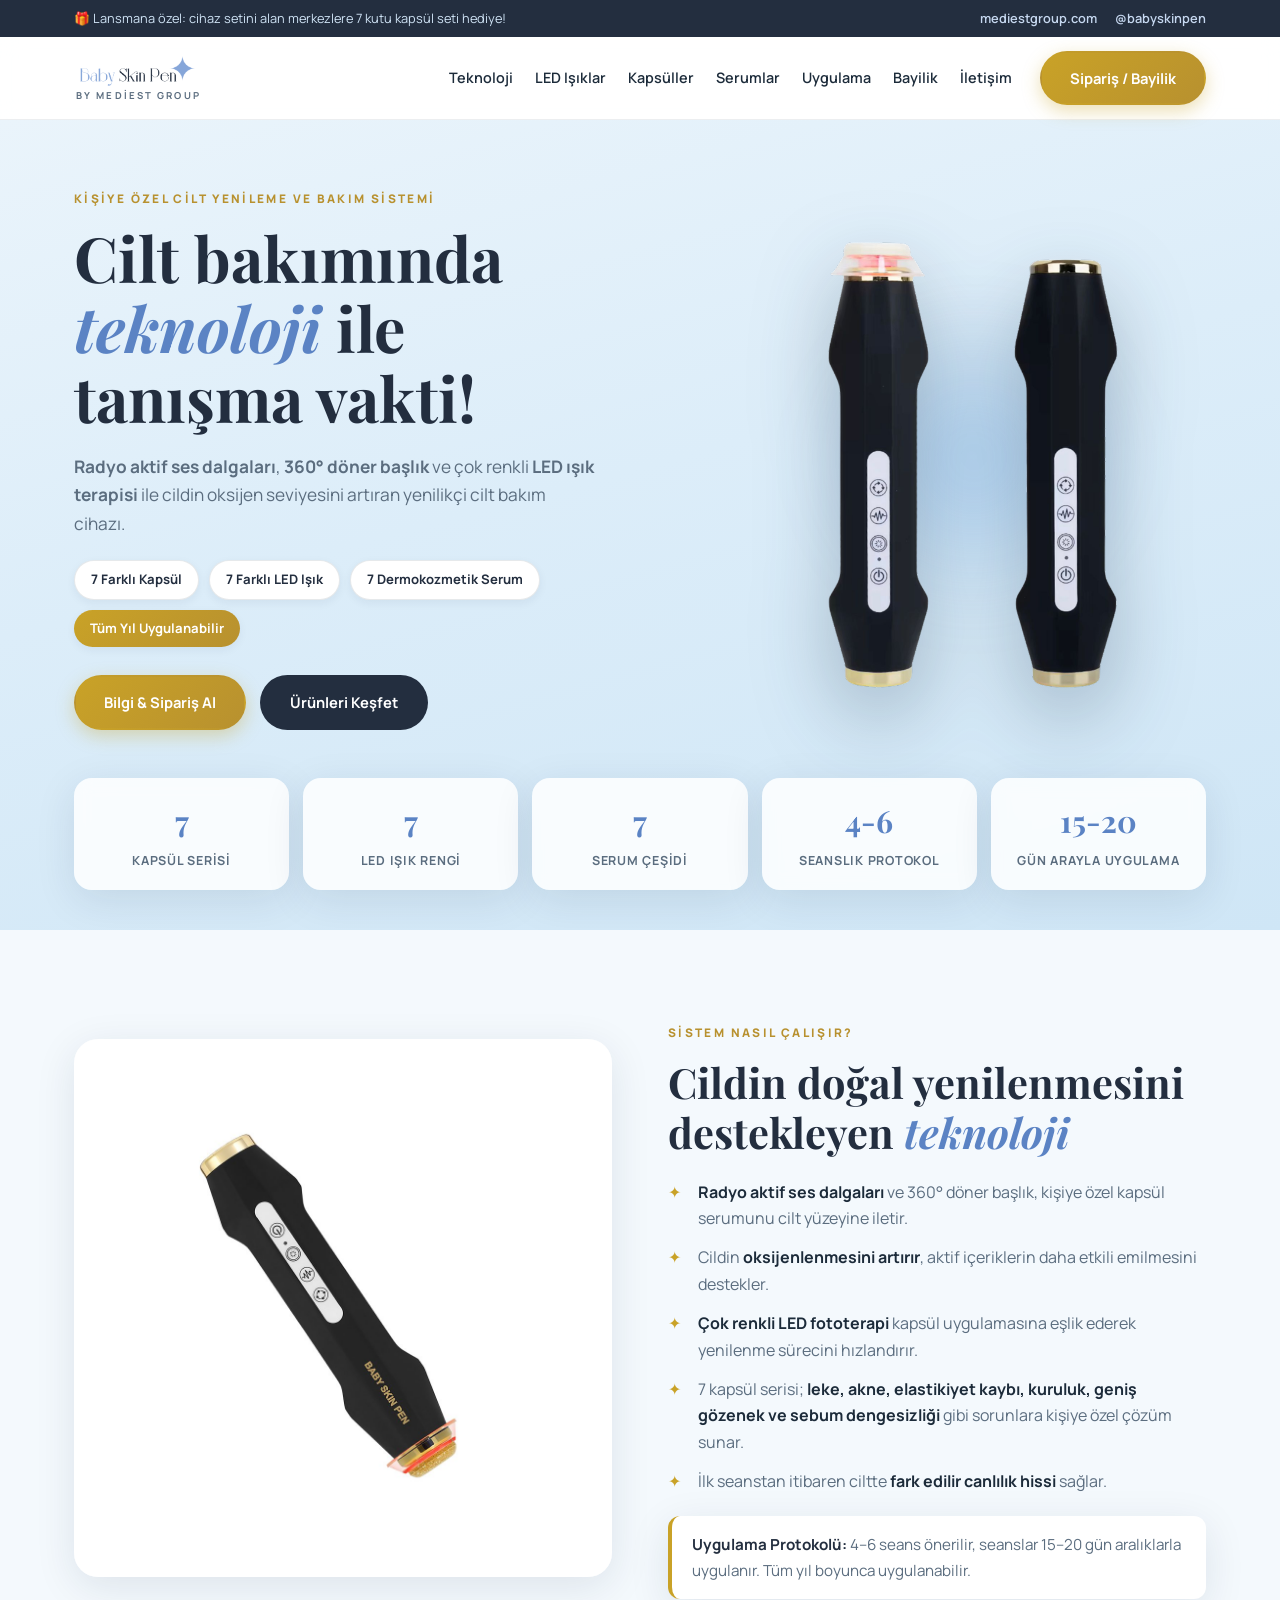
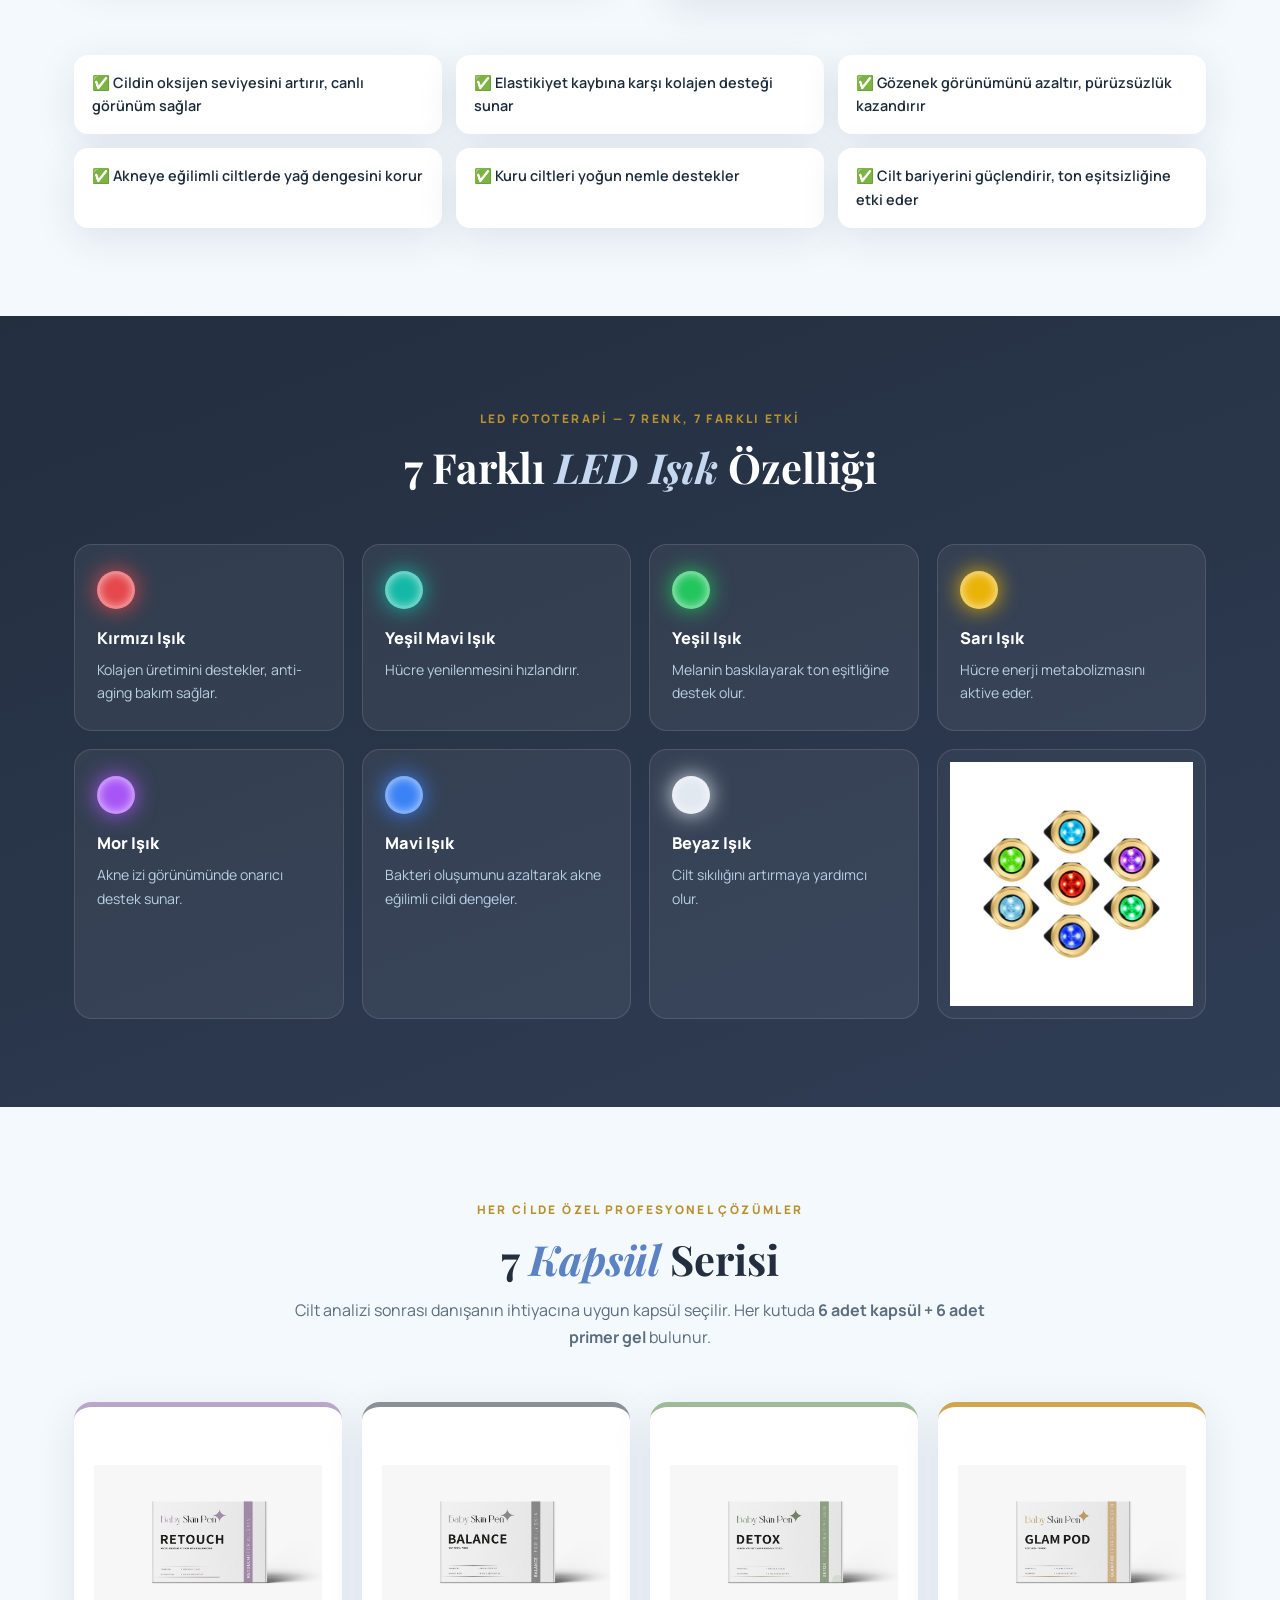
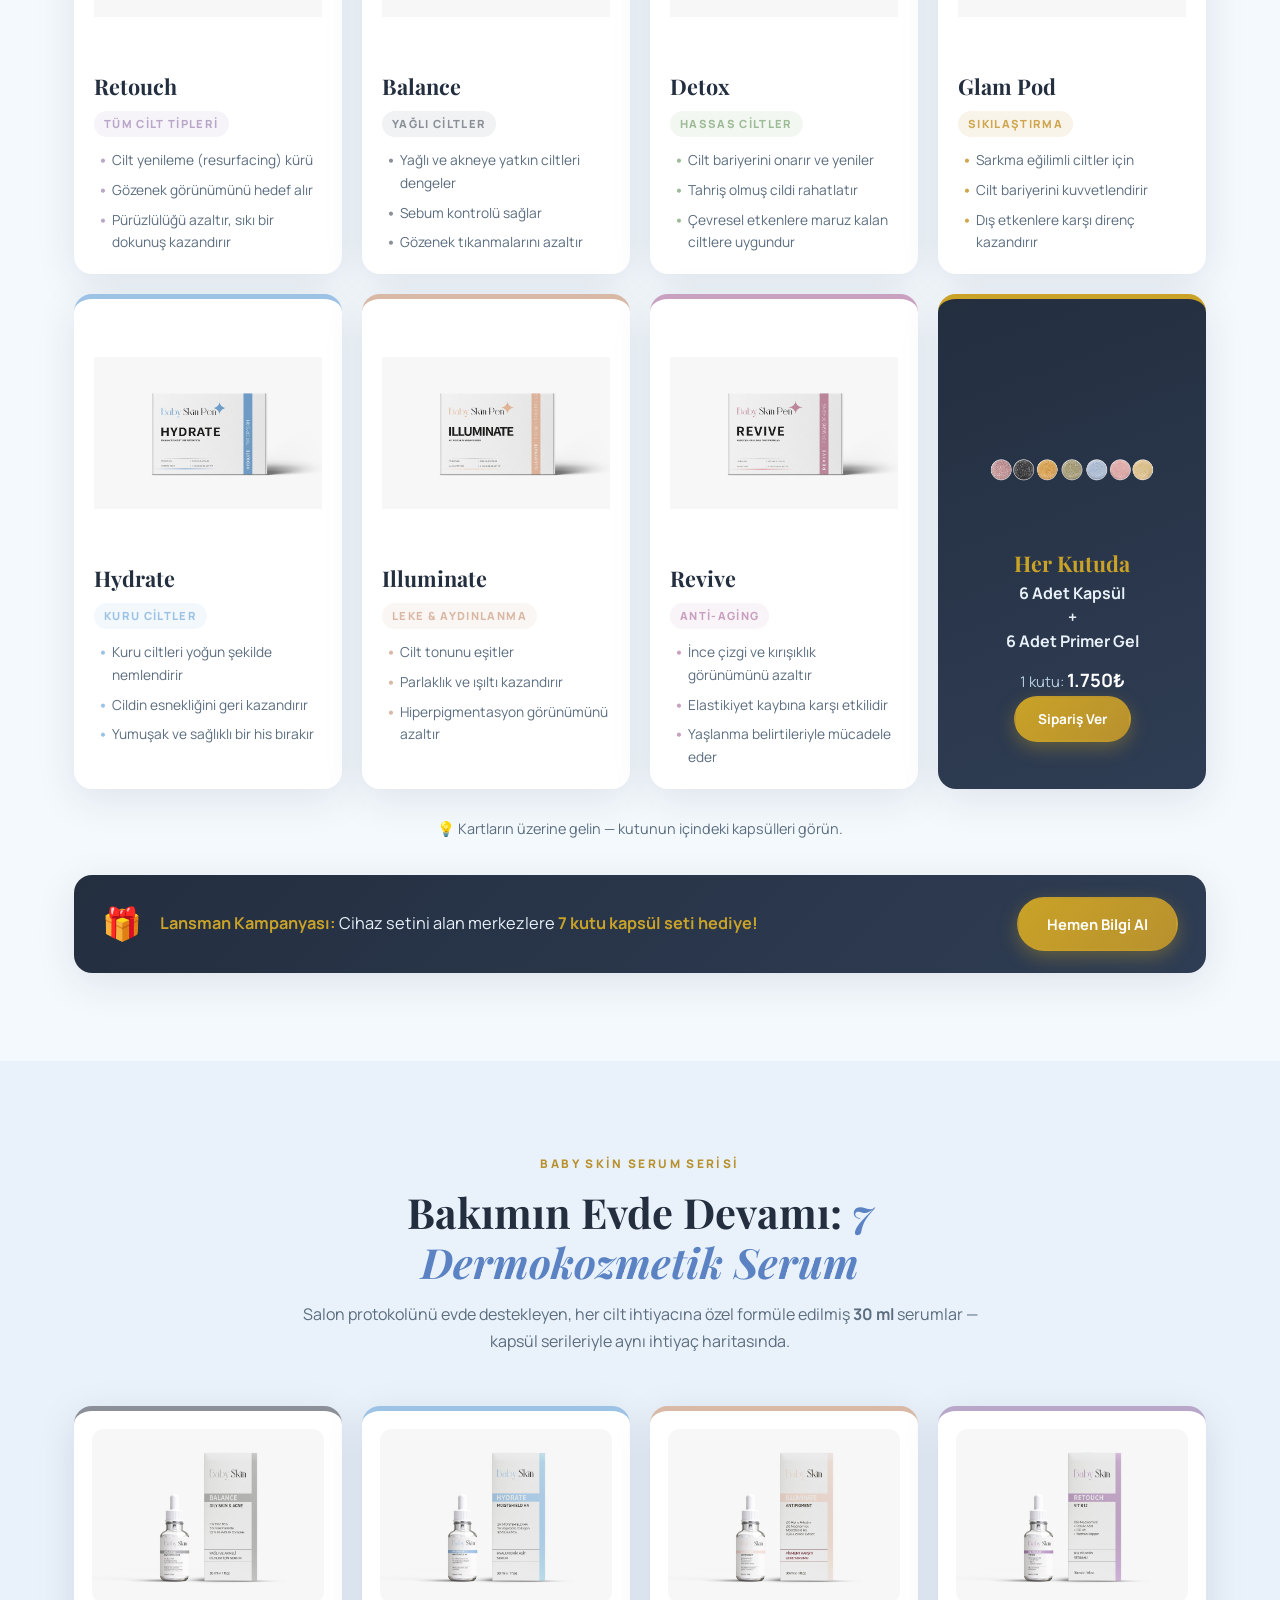
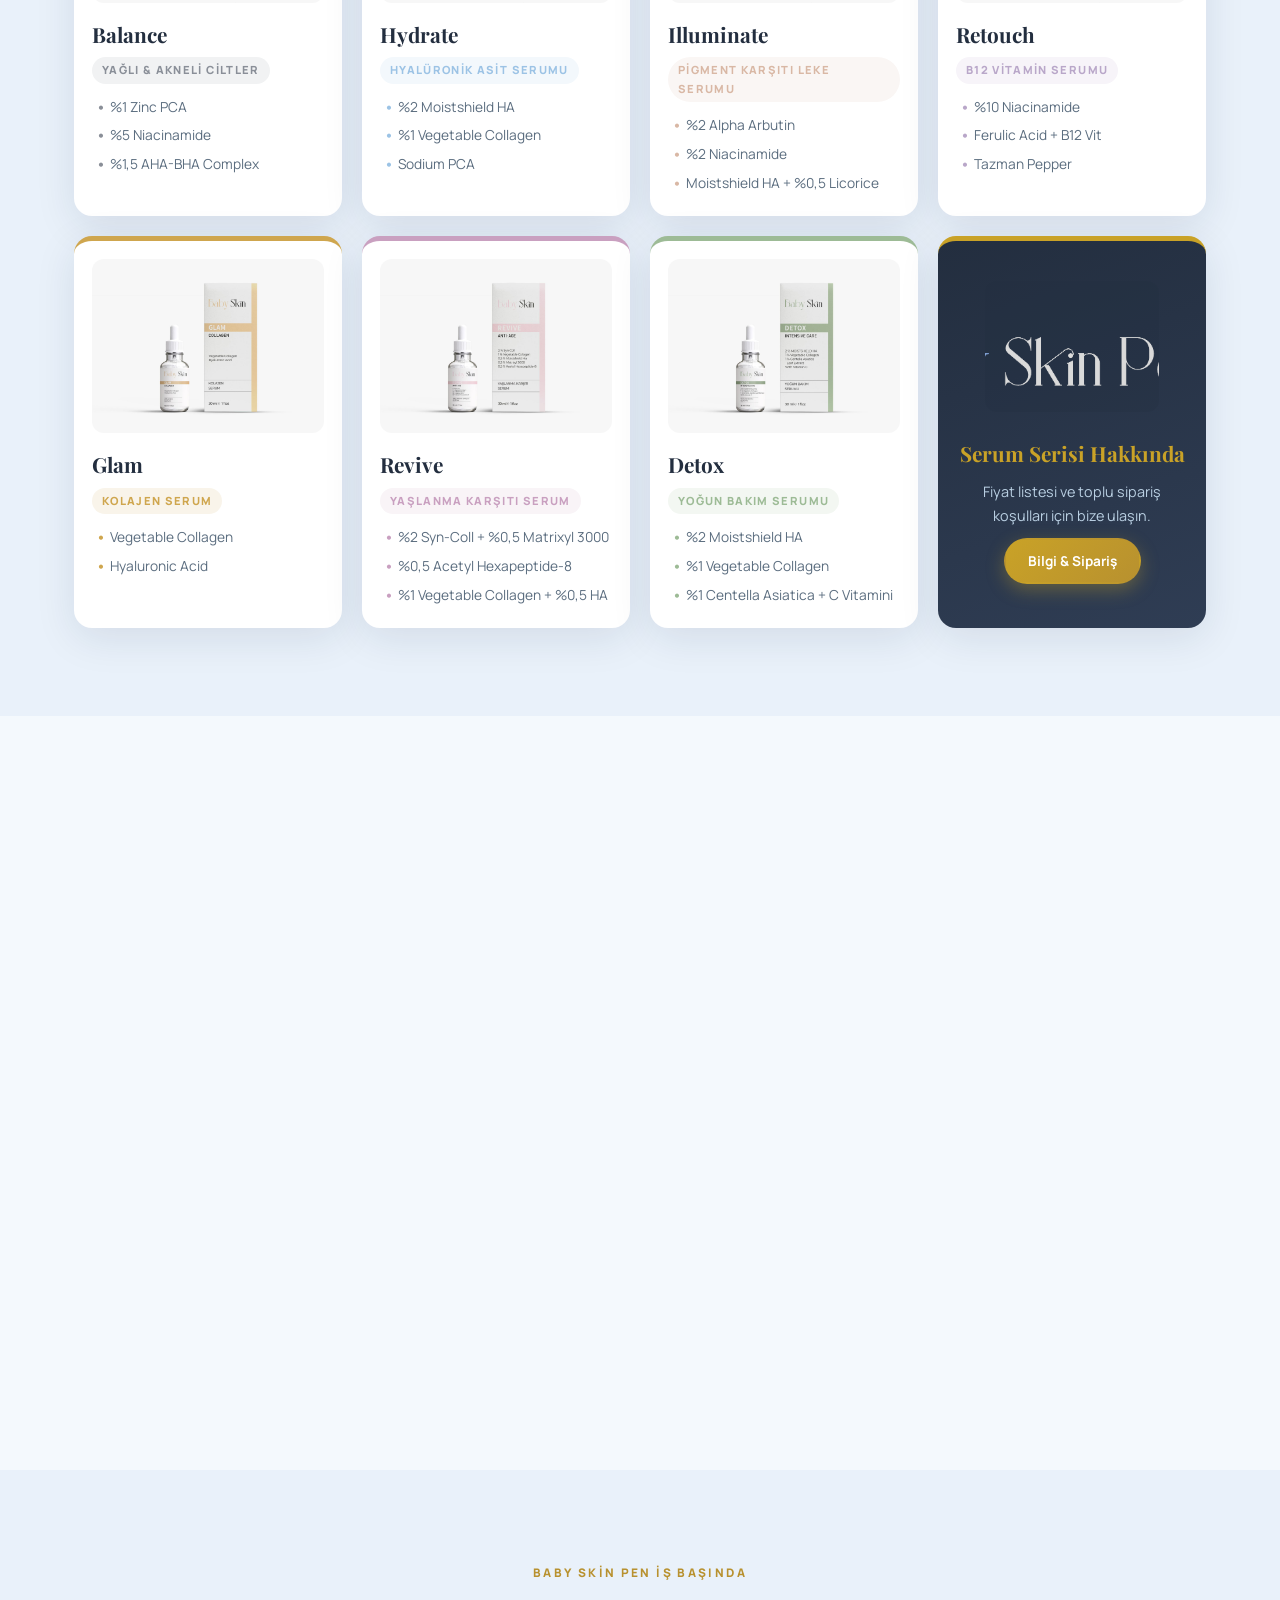
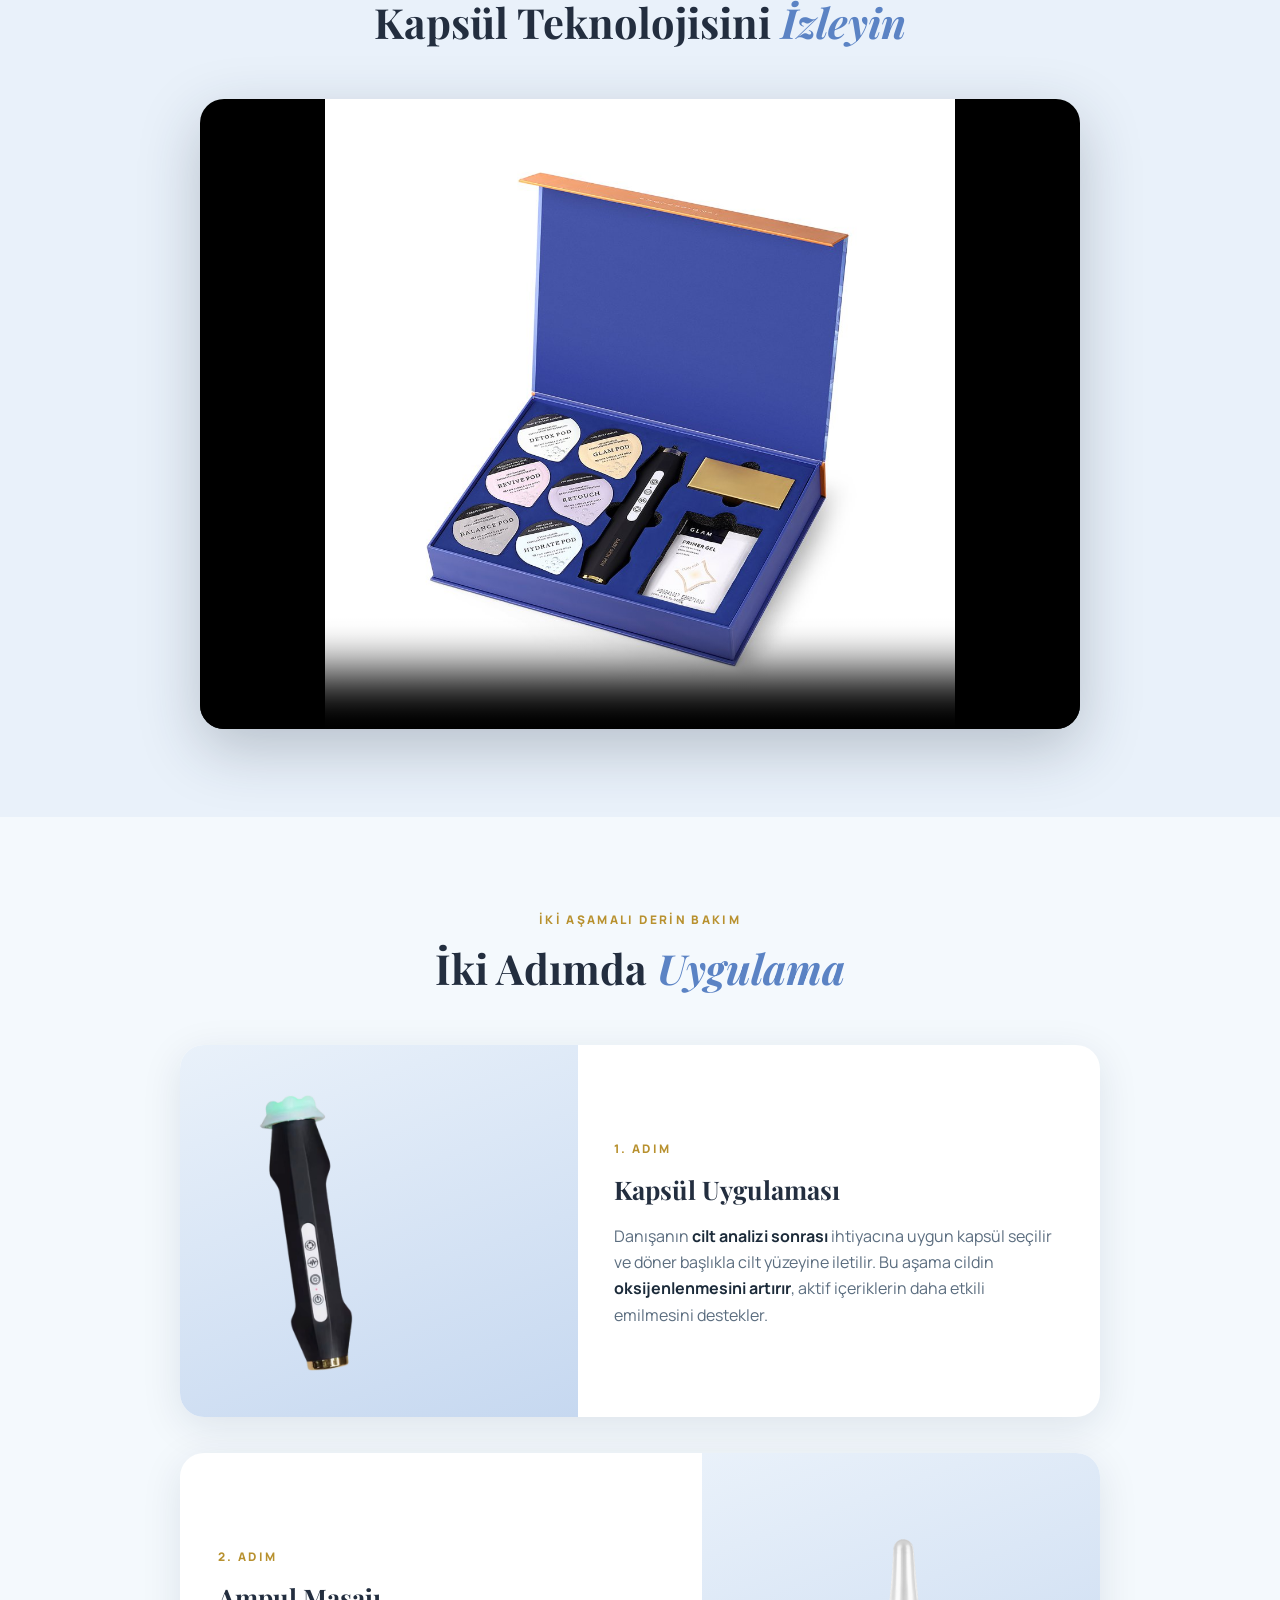
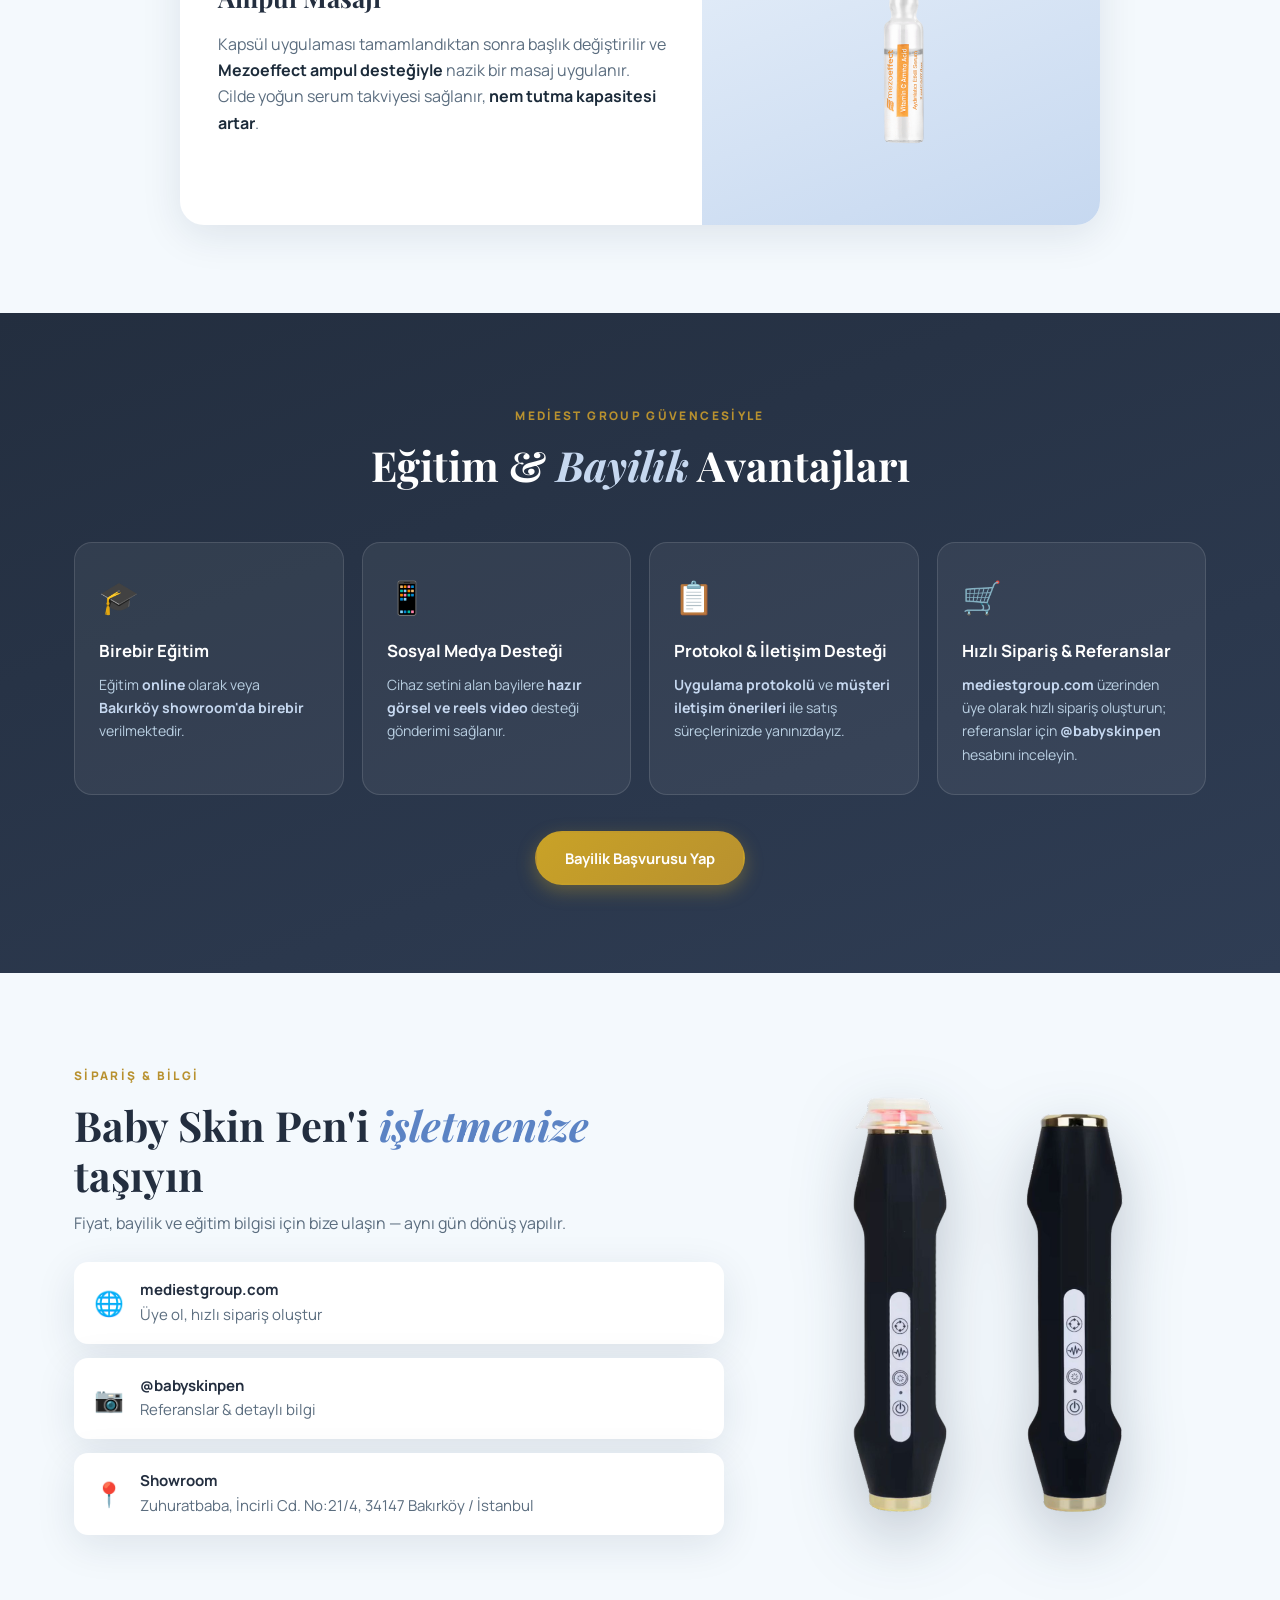
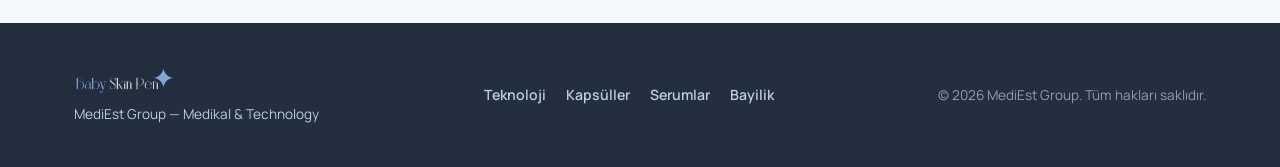
==== commit 32384cc8: "Terminoloji: 'yüksek frekanslı mikro/sesli titreşim' → 'radyo aktif ses dalgaları' (tüm sitede, orij" ====
--- a/eski-kurumsal.html
+++ b/eski-kurumsal.html
@@ -4,7 +4,7 @@
 <meta charset="UTF-8">
 <meta name="viewport" content="width=device-width, initial-scale=1.0">
 <title>Baby Skin Pen — Kişiye Özel Cilt Yenileme Sistemi | MediEst Group</title>
-<meta name="description" content="Baby Skin Pen: yüksek frekanslı sesli titreşim, 360° döner başlık ve çok renkli LED ışık terapisiyle cildin oksijen seviyesini artıran yeni nesil cilt bakım sistemi. 7 kapsül serisi, 7 LED ışık, 7 dermokozmetik serum.">
+<meta name="description" content="Baby Skin Pen: radyo aktif ses dalgaları, 360° döner başlık ve çok renkli LED ışık terapisiyle cildin oksijen seviyesini artıran yeni nesil cilt bakım sistemi. 7 kapsül serisi, 7 LED ışık, 7 dermokozmetik serum.">
 <link rel="preconnect" href="https://fonts.googleapis.com">
 <link rel="preconnect" href="https://fonts.gstatic.com" crossorigin>
 <link href="https://fonts.googleapis.com/css2?family=Playfair+Display:ital,wght@0,500;0,600;0,700;1,500;1,600&family=Manrope:wght@400;500;600;700;800&display=swap" rel="stylesheet">
@@ -54,7 +54,7 @@
     <div class="hero-text reveal">
       <span class="eyebrow">Kişiye Özel Cilt Yenileme ve Bakım Sistemi</span>
       <h1>Cilt bakımında<br><em>teknoloji</em> ile<br>tanışma vakti!</h1>
-      <p class="hero-lead">Yüksek frekanslı <strong>sesli titreşim</strong>, <strong>360° döner başlık</strong> ve çok renkli <strong>LED ışık terapisi</strong> ile cildin oksijen seviyesini artıran yenilikçi cilt bakım cihazı.</p>
+      <p class="hero-lead"><strong>Radyo aktif ses dalgaları</strong>, <strong>360° döner başlık</strong> ve çok renkli <strong>LED ışık terapisi</strong> ile cildin oksijen seviyesini artıran yenilikçi cilt bakım cihazı.</p>
       <div class="hero-badges">
         <span class="badge">7 Farklı Kapsül</span>
         <span class="badge">7 Farklı LED Işık</span>
@@ -90,7 +90,7 @@
       <span class="eyebrow">Sistem Nasıl Çalışır?</span>
       <h2>Cildin doğal yenilenmesini destekleyen <em>teknoloji</em></h2>
       <ul class="feature-list">
-        <li><b>Yüksek frekanslı mikro titreşim</b> ve 360° döner başlık, kişiye özel kapsül serumunu cilt yüzeyine iletir.</li>
+        <li><b>Radyo aktif ses dalgaları</b> ve 360° döner başlık, kişiye özel kapsül serumunu cilt yüzeyine iletir.</li>
         <li>Cildin <b>oksijenlenmesini artırır</b>, aktif içeriklerin daha etkili emilmesini destekler.</li>
         <li><b>Çok renkli LED fototerapi</b> kapsül uygulamasına eşlik ederek yenilenme sürecini hızlandırır.</li>
         <li>7 kapsül serisi; <b>leke, akne, elastikiyet kaybı, kuruluk, geniş gözenek ve sebum dengesizliği</b> gibi sorunlara kişiye özel çözüm sunar.</li>
